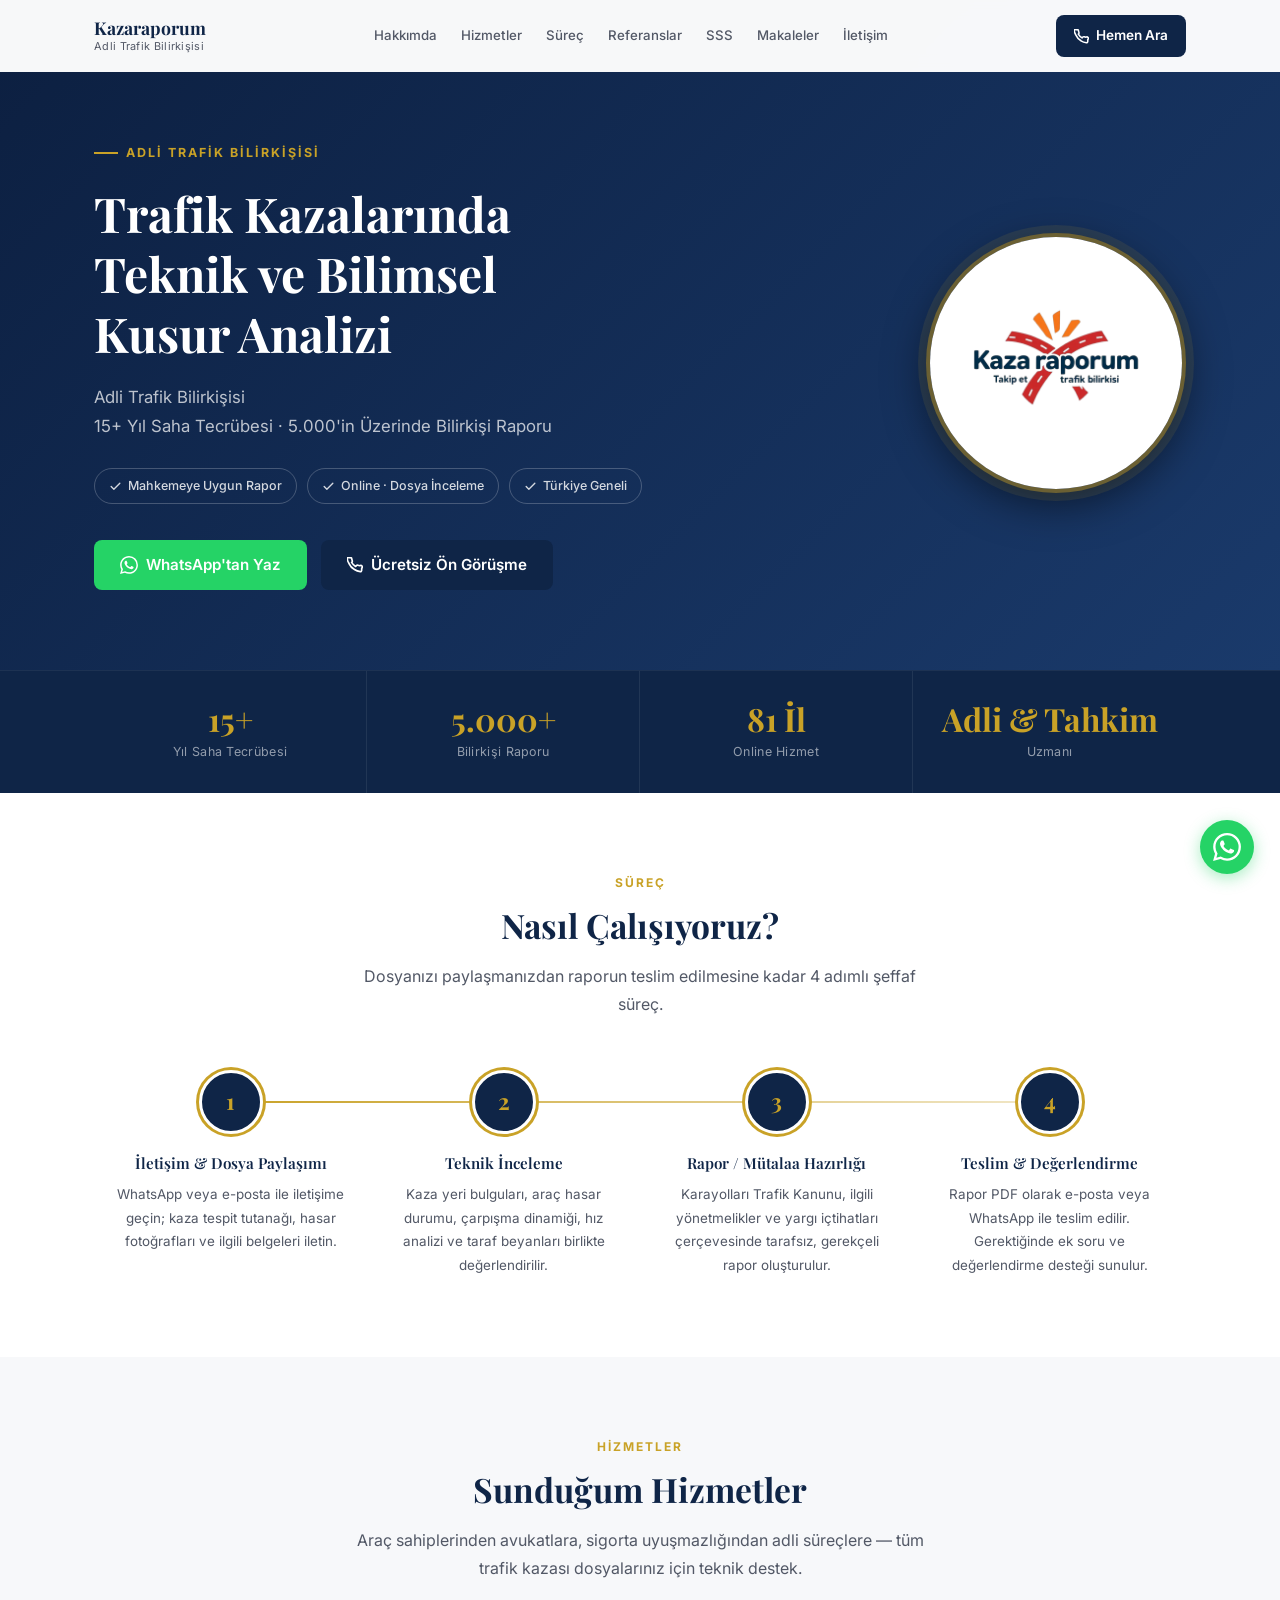
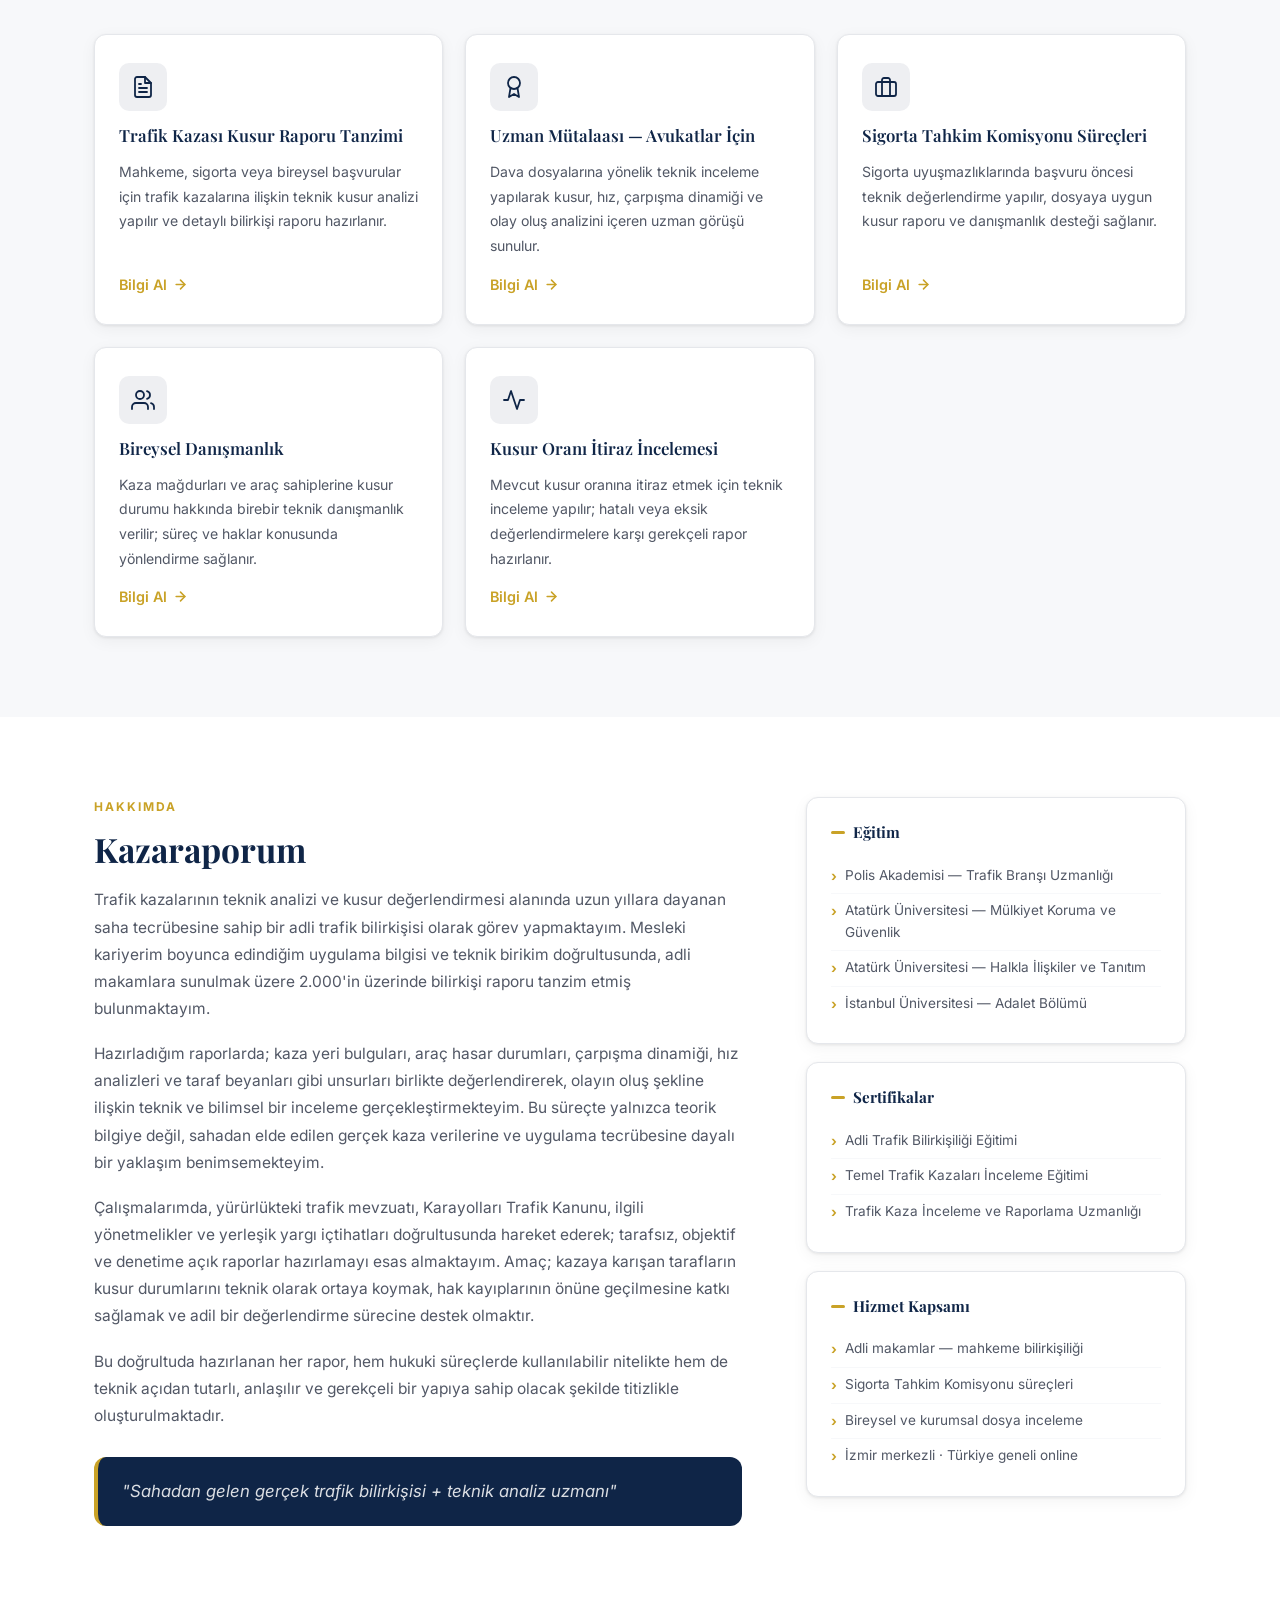
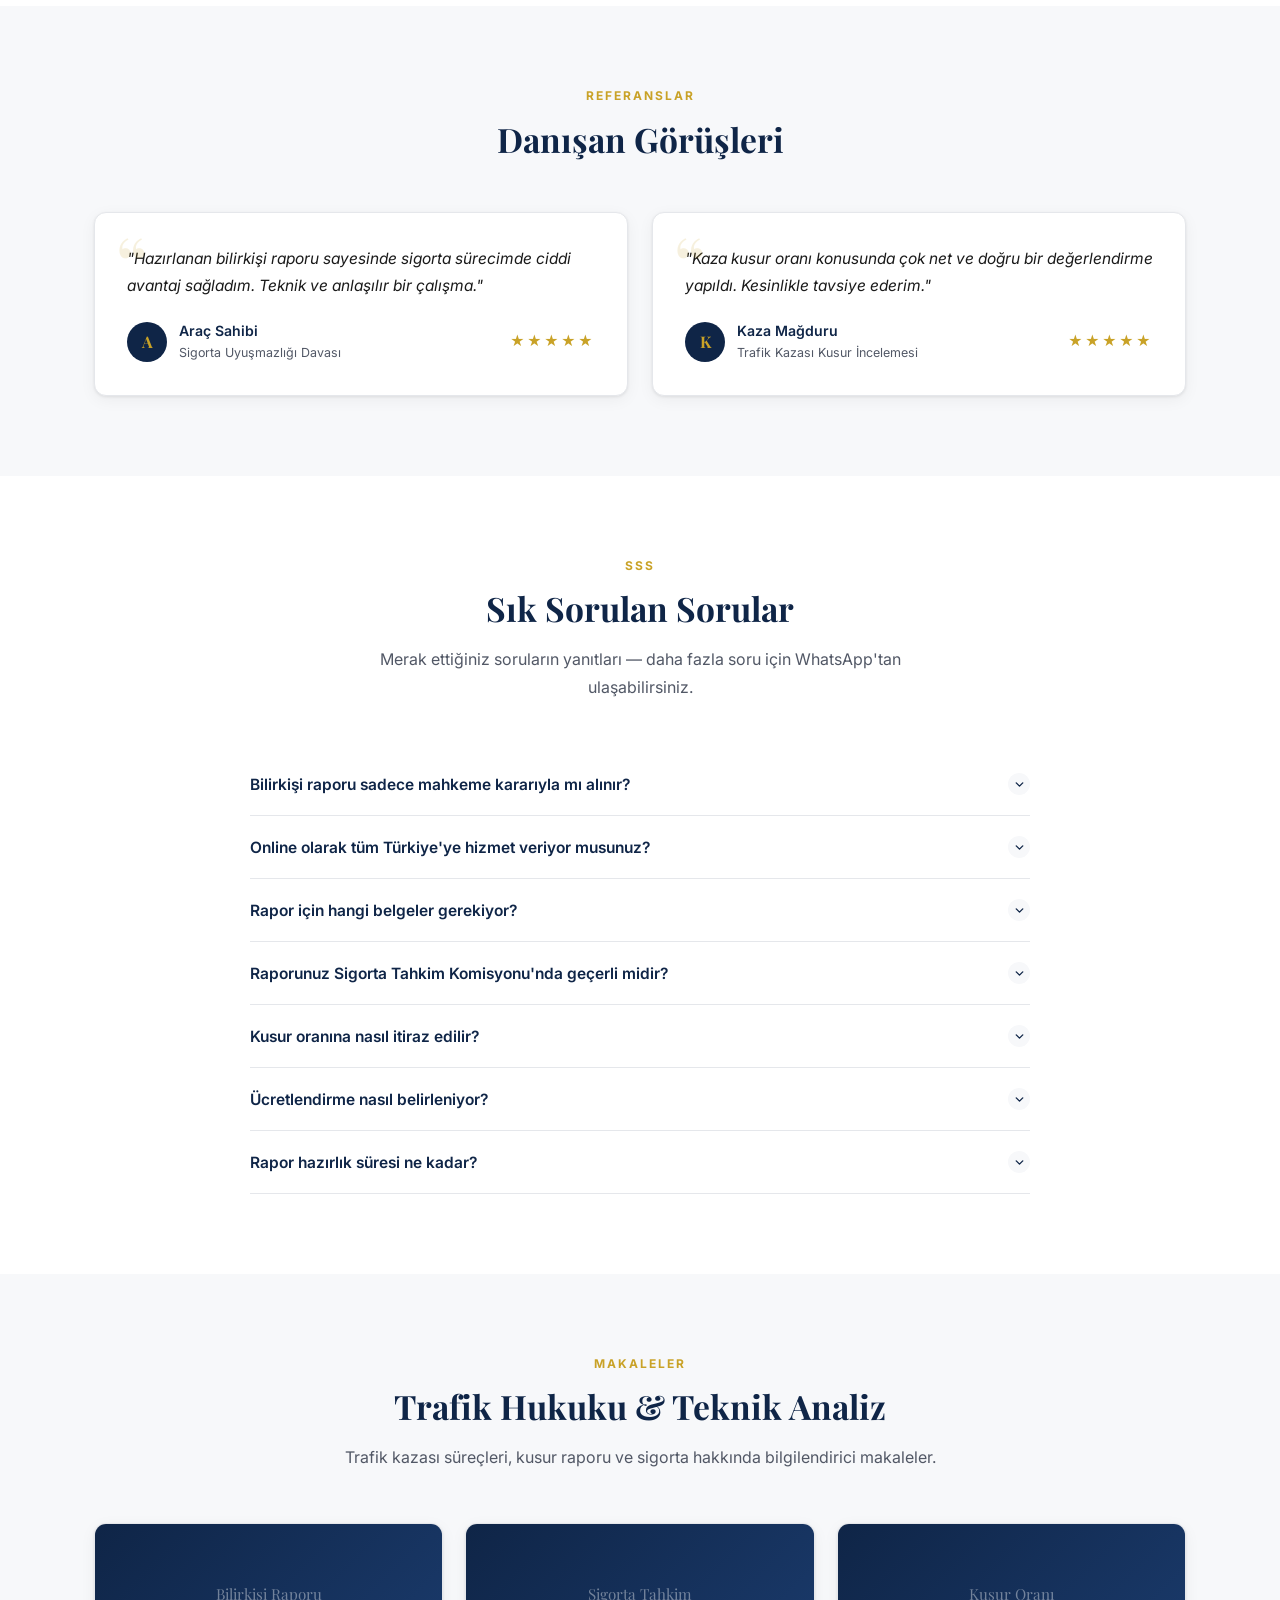
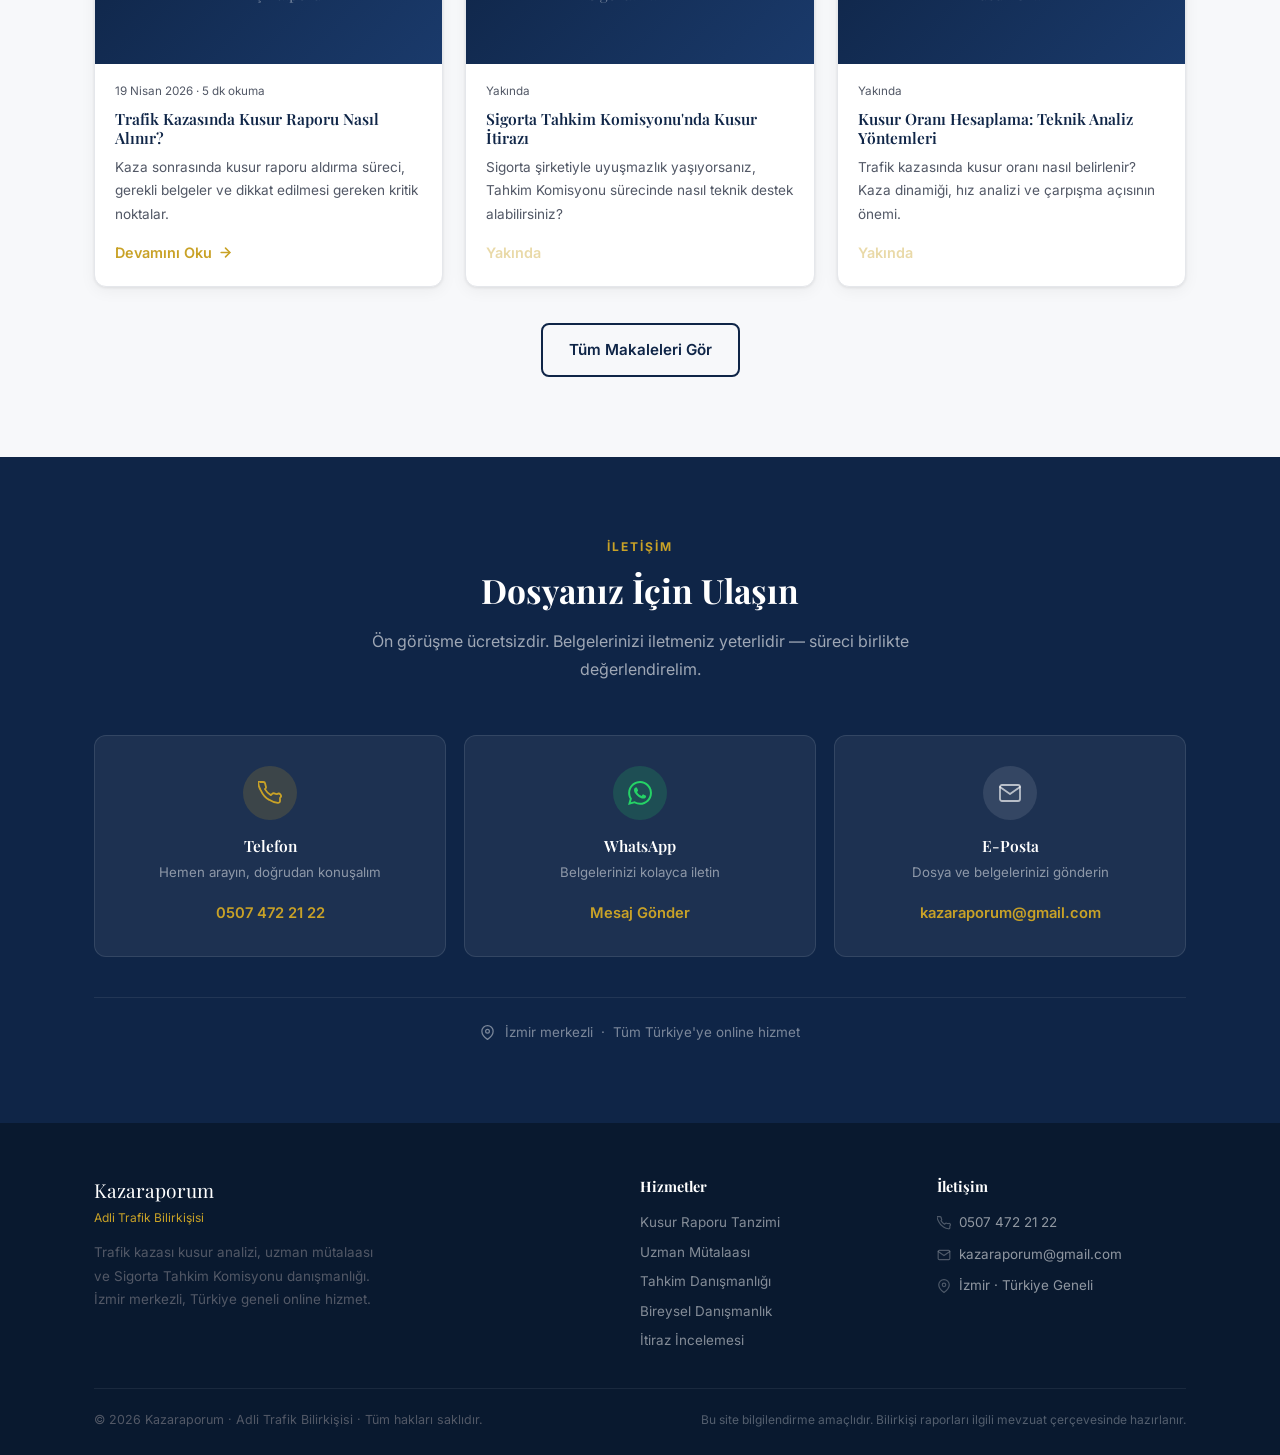
==== index.html @ b60c6c29 "Yazı seçimi ve fotoğraf indirme koruması güçlendirildi" ====
<!DOCTYPE html>
<html lang="tr">
<head>
  <meta charset="UTF-8">
  <meta name="viewport" content="width=device-width, initial-scale=1.0">
  <title>Adli Trafik Bilirkişisi Kazaraporum | Kusur Raporu &amp; Uzman Mütalaası · İzmir / Türkiye</title>
  <meta name="description" content="15+ yıl saha tecrübesi, 5.000+ bilirkişi raporu. Trafik kazası kusur raporu, uzman mütalaası, Sigorta Tahkim Komisyonu danışmanlığı. İzmir merkezli, Türkiye geneli online hizmet.">
  <meta name="keywords" content="adli trafik bilirkişisi, trafik kazası kusur raporu, uzman mütalaası, sigorta tahkim komisyonu, kusur oranı itirazı, İzmir trafik bilirkişisi, trafik kazası danışmanlık, kazaraporum">
  <meta name="author" content="Kazaraporum">
  <meta name="robots" content="index, follow">
  <link rel="canonical" href="https://izmirtrafikbilirkisi.github.io/kazaraporum-site/">

  <!-- Open Graph -->
  <meta property="og:type" content="website">
  <meta property="og:url" content="https://izmirtrafikbilirkisi.github.io/kazaraporum-site/">
  <meta property="og:title" content="Adli Trafik Bilirkişisi Kazaraporum | Kusur Raporu &amp; Uzman Mütalaası">
  <meta property="og:description" content="15+ yıl saha tecrübesi, 5.000+ bilirkişi raporu. Trafik kazası kusur raporu, uzman mütalaası, Sigorta Tahkim Komisyonu danışmanlığı.">
  <meta property="og:image" content="https://izmirtrafikbilirkisi.github.io/kazaraporum-site/assets/og-image.svg">
  <meta property="og:locale" content="tr_TR">

  <!-- Twitter Card -->
  <meta name="twitter:card" content="summary_large_image">
  <meta name="twitter:title" content="Adli Trafik Bilirkişisi Kazaraporum">
  <meta name="twitter:description" content="15+ yıl saha tecrübesi ile trafik kazası kusur raporu ve uzman mütalaası. Online – Türkiye geneli.">
  <meta name="twitter:image" content="https://izmirtrafikbilirkisi.github.io/kazaraporum-site/assets/og-image.svg">

  <link rel="icon" type="image/svg+xml" href="assets/favicon.svg">

  <!-- Google Fonts -->
  <link rel="preconnect" href="https://fonts.googleapis.com">
  <link rel="preconnect" href="https://fonts.gstatic.com" crossorigin>
  <link href="https://fonts.googleapis.com/css2?family=Inter:wght@400;500;600;700&family=Playfair+Display:ital,wght@0,700;1,400&display=swap" rel="stylesheet">

  <link rel="stylesheet" href="styles.css">

  <!-- Structured Data -->
  <script type="application/ld+json">
  [
    {
      "@context": "https://schema.org",
      "@type": "Person",
      "name": "Kazaraporum",
      "jobTitle": "Adli Trafik Bilirkişisi",
      "description": "15+ yıl trafik uygulaması ve kaza analizi tecrübesine sahip adli trafik bilirkişisi. 5.000+ bilirkişi raporu.",
      "telephone": "+905074722122",
      "email": "kazaraporum@gmail.com",
      "areaServed": "TR",
      "address": {"@type": "PostalAddress", "addressLocality": "İzmir", "addressCountry": "TR"}
    },
    {
      "@context": "https://schema.org",
      "@type": "ProfessionalService",
      "name": "Adli Trafik Bilirkişisi Kazaraporum",
      "url": "https://izmirtrafikbilirkisi.github.io/kazaraporum-site/",
      "telephone": "+905074722122",
      "email": "kazaraporum@gmail.com",
      "areaServed": "TR",
      "serviceType": ["Trafik Kazası Kusur Raporu", "Uzman Mütalaası", "Sigorta Tahkim Komisyonu Danışmanlığı", "Bireysel Danışmanlık", "Kusur Oranı İtiraz İncelemesi"]
    },
    {
      "@context": "https://schema.org",
      "@type": "FAQPage",
      "mainEntity": [
        {"@type": "Question","name": "Bilirkişi raporu sadece mahkeme kararıyla mı alınır?","acceptedAnswer": {"@type": "Answer","text": "Hayır. Bireysel talep, avukat yönlendirmesi veya sigorta uyuşmazlığı kapsamında da bilirkişi raporu aldırabilirsiniz. Mahkeme ataması beklemenize gerek yoktur."}},
        {"@type": "Question","name": "Online olarak tüm Türkiye'ye hizmet veriyor musunuz?","acceptedAnswer": {"@type": "Answer","text": "Evet. İzmir merkezli olmakla birlikte 81 ile online dosya inceleme hizmeti sunulmaktadır. Belgeleri WhatsApp veya e-posta ile iletmeniz yeterlidir."}},
        {"@type": "Question","name": "Kusur oranına nasıl itiraz edilir?","acceptedAnswer": {"@type": "Answer","text": "Mevcut kusur raporundaki teknik hata veya eksikliklere karşı itiraz raporu hazırlanabilir. Dosyanın tarafımıza iletilmesi yeterlidir."}}
      ]
    }
  ]
  </script>
  <!-- GA_TAG_PLACEHOLDER -->
</head>
<body>

<a href="#main" class="skip-link">İçeriğe geç</a>

<!-- ══════════════════════════════════════
     HEADER
══════════════════════════════════════ -->
<header id="header" role="banner">
  <div class="container">
    <div class="header-inner">
      <a href="#hero" class="header-brand" aria-label="Anasayfa — Kazaraporum">
        <span class="brand-name">Kazaraporum</span>
        <span class="brand-sub">Adli Trafik Bilirkişisi</span>
      </a>

      <nav class="main-nav" aria-label="Ana navigasyon">
        <a href="#hakkimda">Hakkımda</a>
        <a href="#hizmetler">Hizmetler</a>
        <a href="#surec">Süreç</a>
        <a href="#referanslar">Referanslar</a>
        <a href="#sss">SSS</a>
        <a href="#makaleler">Makaleler</a>
        <a href="#iletisim">İletişim</a>
      </nav>

      <div class="header-cta">
        <a href="tel:+905074722122" class="btn-call" aria-label="Şimdi ara: 0507 472 21 22">
          <svg width="15" height="15" viewBox="0 0 24 24" fill="none" stroke="currentColor" stroke-width="2.5" stroke-linecap="round" stroke-linejoin="round" aria-hidden="true"><path d="M22 16.92v3a2 2 0 01-2.18 2 19.79 19.79 0 01-8.63-3.07A19.5 19.5 0 013.07 9.81a19.79 19.79 0 01-3.07-8.7A2 2 0 012.18 1h3a2 2 0 012 1.72c.127.96.361 1.903.7 2.81a2 2 0 01-.45 2.11L6.91 8.15a16 16 0 006 6l1.27-1.27a2 2 0 012.11-.45c.907.339 1.85.573 2.81.7A2 2 0 0122 16.92z"/></svg>
          Hemen Ara
        </a>
        <button class="hamburger" aria-label="Menüyü aç/kapat" aria-expanded="false" aria-controls="mobile-nav">
          <span></span><span></span><span></span>
        </button>
      </div>
    </div>
  </div>
  <nav class="mobile-nav" id="mobile-nav" aria-label="Mobil navigasyon">
    <a href="#hakkimda">Hakkımda</a>
    <a href="#hizmetler">Hizmetler</a>
    <a href="#surec">Nasıl Çalışıyoruz</a>
    <a href="#referanslar">Referanslar</a>
    <a href="#sss">SSS</a>
    <a href="#makaleler">Makaleler</a>
    <a href="#iletisim">İletişim</a>
    <a href="tel:+905074722122" class="btn-call">
      <svg width="15" height="15" viewBox="0 0 24 24" fill="none" stroke="currentColor" stroke-width="2.5" stroke-linecap="round" stroke-linejoin="round" aria-hidden="true"><path d="M22 16.92v3a2 2 0 01-2.18 2 19.79 19.79 0 01-8.63-3.07A19.5 19.5 0 013.07 9.81a19.79 19.79 0 01-3.07-8.7A2 2 0 012.18 1h3a2 2 0 012 1.72c.127.96.361 1.903.7 2.81a2 2 0 01-.45 2.11L6.91 8.15a16 16 0 006 6l1.27-1.27a2 2 0 012.11-.45c.907.339 1.85.573 2.81.7A2 2 0 0122 16.92z"/></svg>
      0507 472 21 22
    </a>
  </nav>
</header>

<!-- ══════════════════════════════════════
     MAIN
══════════════════════════════════════ -->
<main id="main">

<!-- ──────────── HERO ──────────── -->
<section id="hero" aria-label="Tanıtım">
  <div class="container">
    <div class="hero-inner">
      <div class="hero-content">
        <div class="hero-label">Adli Trafik Bilirkişisi</div>
        <h1>Trafik Kazalarında<br>Teknik ve Bilimsel<br>Kusur Analizi</h1>
        <p class="hero-sub">
          Adli Trafik Bilirkişisi<br>
          15+ Yıl Saha Tecrübesi · 5.000'in Üzerinde Bilirkişi Raporu
        </p>
        <div class="hero-badges">
          <span class="hero-badge">
            <svg width="13" height="13" viewBox="0 0 24 24" fill="none" stroke="currentColor" stroke-width="2.5" stroke-linecap="round" stroke-linejoin="round" aria-hidden="true"><polyline points="20 6 9 17 4 12"/></svg>
            Mahkemeye Uygun Rapor
          </span>
          <span class="hero-badge">
            <svg width="13" height="13" viewBox="0 0 24 24" fill="none" stroke="currentColor" stroke-width="2.5" stroke-linecap="round" stroke-linejoin="round" aria-hidden="true"><polyline points="20 6 9 17 4 12"/></svg>
            Online · Dosya İnceleme
          </span>
          <span class="hero-badge">
            <svg width="13" height="13" viewBox="0 0 24 24" fill="none" stroke="currentColor" stroke-width="2.5" stroke-linecap="round" stroke-linejoin="round" aria-hidden="true"><polyline points="20 6 9 17 4 12"/></svg>
            Türkiye Geneli
          </span>
        </div>
        <div class="hero-actions">
          <a href="https://wa.me/905074722122?text=Merhaba%2C%20trafik%20kazas%C4%B1%20kusur%20raporu%20hakk%C4%B1nda%20bilgi%20almak%20istiyorum."
             class="btn btn-whatsapp" target="_blank" rel="noopener noreferrer" aria-label="WhatsApp'tan mesaj gönder">
            <svg width="18" height="18" viewBox="0 0 24 24" fill="currentColor" aria-hidden="true"><path d="M17.472 14.382c-.297-.149-1.758-.867-2.03-.967-.273-.099-.471-.148-.67.15-.197.297-.767.966-.94 1.164-.173.199-.347.223-.644.075-.297-.15-1.255-.463-2.39-1.475-.883-.788-1.48-1.761-1.653-2.059-.173-.297-.018-.458.13-.606.134-.133.298-.347.446-.52.149-.174.198-.298.298-.497.099-.198.05-.371-.025-.52-.075-.149-.669-1.612-.916-2.207-.242-.579-.487-.5-.669-.51-.173-.008-.371-.01-.57-.01-.198 0-.52.074-.792.372-.272.297-1.04 1.016-1.04 2.479 0 1.462 1.065 2.875 1.213 3.074.149.198 2.096 3.2 5.077 4.487.709.306 1.262.489 1.694.625.712.227 1.36.195 1.871.118.571-.085 1.758-.719 2.006-1.413.248-.694.248-1.289.173-1.413-.074-.124-.272-.198-.57-.347m-5.421 7.403h-.004a9.87 9.87 0 01-5.031-1.378l-.361-.214-3.741.982.998-3.648-.235-.374a9.86 9.86 0 01-1.51-5.26c.001-5.45 4.436-9.884 9.888-9.884 2.64 0 5.122 1.03 6.988 2.898a9.825 9.825 0 012.893 6.994c-.003 5.45-4.437 9.884-9.885 9.884m8.413-18.297A11.815 11.815 0 0012.05 0C5.495 0 .16 5.335.157 11.892c0 2.096.547 4.142 1.588 5.945L.057 24l6.305-1.654a11.882 11.882 0 005.683 1.448h.005c6.554 0 11.89-5.335 11.893-11.893a11.821 11.821 0 00-3.48-8.413z"/></svg>
            WhatsApp'tan Yaz
          </a>
          <a href="tel:+905074722122" class="btn btn-primary" aria-label="Telefon ile ara">
            <svg width="16" height="16" viewBox="0 0 24 24" fill="none" stroke="currentColor" stroke-width="2.5" stroke-linecap="round" stroke-linejoin="round" aria-hidden="true"><path d="M22 16.92v3a2 2 0 01-2.18 2 19.79 19.79 0 01-8.63-3.07A19.5 19.5 0 013.07 9.81a19.79 19.79 0 01-3.07-8.7A2 2 0 012.18 1h3a2 2 0 012 1.72c.127.96.361 1.903.7 2.81a2 2 0 01-.45 2.11L6.91 8.15a16 16 0 006 6l1.27-1.27a2 2 0 012.11-.45c.907.339 1.85.573 2.81.7A2 2 0 0122 16.92z"/></svg>
            Ücretsiz Ön Görüşme
          </a>
        </div>
      </div>
      <div class="hero-image" aria-hidden="true">
        <img src="assets/kaza-raporum.png" alt="Kaza Raporum — Trafik Bilirkişisi" width="260" height="260" style="width:100%;height:100%;object-fit:contain;background:transparent">
      </div>
    </div>
  </div>
</section>

<!-- ──────────── STATS BAND ──────────── -->
<div id="stats" role="region" aria-label="Deneyim istatistikleri">
  <div class="container">
    <div class="stats-grid">
      <div class="stat-item">
        <div class="stat-num">15+</div>
        <div class="stat-label">Yıl Saha Tecrübesi</div>
      </div>
      <div class="stat-item">
        <div class="stat-num">5.000+</div>
        <div class="stat-label">Bilirkişi Raporu</div>
      </div>
      <div class="stat-item">
        <div class="stat-num">81 İl</div>
        <div class="stat-label">Online Hizmet</div>
      </div>
      <div class="stat-item">
        <div class="stat-num">Adli &amp; Tahkim</div>
        <div class="stat-label">Uzmanı</div>
      </div>
    </div>
  </div>
</div>

<!-- ──────────── SÜREÇ ──────────── -->
<section id="surec" aria-labelledby="process-title">
  <div class="container">
    <div class="section-header center">
      <span class="section-label">Süreç</span>
      <h2 id="process-title" class="section-title">Nasıl Çalışıyoruz?</h2>
      <p class="section-desc">Dosyanızı paylaşmanızdan raporun teslim edilmesine kadar 4 adımlı şeffaf süreç.</p>
    </div>
    <div class="process-grid">
      <div class="process-step">
        <div class="step-num" aria-hidden="true">1</div>
        <h3>İletişim &amp; Dosya Paylaşımı</h3>
        <p>WhatsApp veya e-posta ile iletişime geçin; kaza tespit tutanağı, hasar fotoğrafları ve ilgili belgeleri iletin.</p>
      </div>
      <div class="process-step">
        <div class="step-num" aria-hidden="true">2</div>
        <h3>Teknik İnceleme</h3>
        <p>Kaza yeri bulguları, araç hasar durumu, çarpışma dinamiği, hız analizi ve taraf beyanları birlikte değerlendirilir.</p>
      </div>
      <div class="process-step">
        <div class="step-num" aria-hidden="true">3</div>
        <h3>Rapor / Mütalaa Hazırlığı</h3>
        <p>Karayolları Trafik Kanunu, ilgili yönetmelikler ve yargı içtihatları çerçevesinde tarafsız, gerekçeli rapor oluşturulur.</p>
      </div>
      <div class="process-step">
        <div class="step-num" aria-hidden="true">4</div>
        <h3>Teslim &amp; Değerlendirme</h3>
        <p>Rapor PDF olarak e-posta veya WhatsApp ile teslim edilir. Gerektiğinde ek soru ve değerlendirme desteği sunulur.</p>
      </div>
    </div>
  </div>
</section>

<!-- ──────────── HİZMETLER ──────────── -->
<section id="hizmetler" class="section-bg" aria-labelledby="services-title">
  <div class="container">
    <div class="section-header center">
      <span class="section-label">Hizmetler</span>
      <h2 id="services-title" class="section-title">Sunduğum Hizmetler</h2>
      <p class="section-desc">Araç sahiplerinden avukatlara, sigorta uyuşmazlığından adli süreçlere — tüm trafik kazası dosyalarınız için teknik destek.</p>
    </div>
    <div class="services-grid">

      <div class="service-card">
        <div class="service-icon">
          <svg viewBox="0 0 24 24" fill="none" stroke="currentColor" stroke-width="1.8" stroke-linecap="round" stroke-linejoin="round" aria-hidden="true"><path d="M14 2H6a2 2 0 00-2 2v16a2 2 0 002 2h12a2 2 0 002-2V8z"/><polyline points="14 2 14 8 20 8"/><line x1="16" y1="13" x2="8" y2="13"/><line x1="16" y1="17" x2="8" y2="17"/><polyline points="10 9 9 9 8 9"/></svg>
        </div>
        <h3>Trafik Kazası Kusur Raporu Tanzimi</h3>
        <p>Mahkeme, sigorta veya bireysel başvurular için trafik kazalarına ilişkin teknik kusur analizi yapılır ve detaylı bilirkişi raporu hazırlanır.</p>
        <a href="https://wa.me/905074722122?text=Kusur%20raporu%20tanzimi%20hakk%C4%B1nda%20bilgi%20almak%20istiyorum." class="btn-ghost" target="_blank" rel="noopener noreferrer">
          Bilgi Al
          <svg width="15" height="15" viewBox="0 0 24 24" fill="none" stroke="currentColor" stroke-width="2.5" stroke-linecap="round" stroke-linejoin="round" aria-hidden="true"><line x1="5" y1="12" x2="19" y2="12"/><polyline points="12 5 19 12 12 19"/></svg>
        </a>
      </div>

      <div class="service-card">
        <div class="service-icon">
          <svg viewBox="0 0 24 24" fill="none" stroke="currentColor" stroke-width="1.8" stroke-linecap="round" stroke-linejoin="round" aria-hidden="true"><circle cx="12" cy="8" r="6"/><path d="M15.477 12.89L17 22l-5-3-5 3 1.523-9.11"/></svg>
        </div>
        <h3>Uzman Mütalaası — Avukatlar İçin</h3>
        <p>Dava dosyalarına yönelik teknik inceleme yapılarak kusur, hız, çarpışma dinamiği ve olay oluş analizini içeren uzman görüşü sunulur.</p>
        <a href="https://wa.me/905074722122?text=Uzman%20m%C3%BCtalaas%C4%B1%20hakk%C4%B1nda%20bilgi%20almak%20istiyorum." class="btn-ghost" target="_blank" rel="noopener noreferrer">
          Bilgi Al
          <svg width="15" height="15" viewBox="0 0 24 24" fill="none" stroke="currentColor" stroke-width="2.5" stroke-linecap="round" stroke-linejoin="round" aria-hidden="true"><line x1="5" y1="12" x2="19" y2="12"/><polyline points="12 5 19 12 12 19"/></svg>
        </a>
      </div>

      <div class="service-card">
        <div class="service-icon">
          <svg viewBox="0 0 24 24" fill="none" stroke="currentColor" stroke-width="1.8" stroke-linecap="round" stroke-linejoin="round" aria-hidden="true"><rect x="2" y="7" width="20" height="14" rx="2" ry="2"/><path d="M16 21V5a2 2 0 00-2-2h-4a2 2 0 00-2 2v16"/></svg>
        </div>
        <h3>Sigorta Tahkim Komisyonu Süreçleri</h3>
        <p>Sigorta uyuşmazlıklarında başvuru öncesi teknik değerlendirme yapılır, dosyaya uygun kusur raporu ve danışmanlık desteği sağlanır.</p>
        <a href="https://wa.me/905074722122?text=Sigorta%20Tahkim%20Komisyonu%20s%C3%BCreci%20hakk%C4%B1nda%20bilgi%20almak%20istiyorum." class="btn-ghost" target="_blank" rel="noopener noreferrer">
          Bilgi Al
          <svg width="15" height="15" viewBox="0 0 24 24" fill="none" stroke="currentColor" stroke-width="2.5" stroke-linecap="round" stroke-linejoin="round" aria-hidden="true"><line x1="5" y1="12" x2="19" y2="12"/><polyline points="12 5 19 12 12 19"/></svg>
        </a>
      </div>

      <div class="service-card">
        <div class="service-icon">
          <svg viewBox="0 0 24 24" fill="none" stroke="currentColor" stroke-width="1.8" stroke-linecap="round" stroke-linejoin="round" aria-hidden="true"><path d="M17 21v-2a4 4 0 00-4-4H5a4 4 0 00-4 4v2"/><circle cx="9" cy="7" r="4"/><path d="M23 21v-2a4 4 0 00-3-3.87"/><path d="M16 3.13a4 4 0 010 7.75"/></svg>
        </div>
        <h3>Bireysel Danışmanlık</h3>
        <p>Kaza mağdurları ve araç sahiplerine kusur durumu hakkında birebir teknik danışmanlık verilir; süreç ve haklar konusunda yönlendirme sağlanır.</p>
        <a href="https://wa.me/905074722122?text=Bireysel%20dan%C4%B1%C5%9Fmanl%C4%B1k%20hakk%C4%B1nda%20bilgi%20almak%20istiyorum." class="btn-ghost" target="_blank" rel="noopener noreferrer">
          Bilgi Al
          <svg width="15" height="15" viewBox="0 0 24 24" fill="none" stroke="currentColor" stroke-width="2.5" stroke-linecap="round" stroke-linejoin="round" aria-hidden="true"><line x1="5" y1="12" x2="19" y2="12"/><polyline points="12 5 19 12 12 19"/></svg>
        </a>
      </div>

      <div class="service-card">
        <div class="service-icon">
          <svg viewBox="0 0 24 24" fill="none" stroke="currentColor" stroke-width="1.8" stroke-linecap="round" stroke-linejoin="round" aria-hidden="true"><polyline points="22 12 18 12 15 21 9 3 6 12 2 12"/></svg>
        </div>
        <h3>Kusur Oranı İtiraz İncelemesi</h3>
        <p>Mevcut kusur oranına itiraz etmek için teknik inceleme yapılır; hatalı veya eksik değerlendirmelere karşı gerekçeli rapor hazırlanır.</p>
        <a href="https://wa.me/905074722122?text=Kusur%20oran%C4%B1%20itiraz%20incelemesi%20hakk%C4%B1nda%20bilgi%20almak%20istiyorum." class="btn-ghost" target="_blank" rel="noopener noreferrer">
          Bilgi Al
          <svg width="15" height="15" viewBox="0 0 24 24" fill="none" stroke="currentColor" stroke-width="2.5" stroke-linecap="round" stroke-linejoin="round" aria-hidden="true"><line x1="5" y1="12" x2="19" y2="12"/><polyline points="12 5 19 12 12 19"/></svg>
        </a>
      </div>

    </div>
  </div>
</section>

<!-- ──────────── HAKKIMDA ──────────── -->
<section id="hakkimda" aria-labelledby="about-title">
  <div class="container">
    <div class="about-inner">
      <div class="about-text">
        <span class="section-label">Hakkımda</span>
        <h2 id="about-title" class="section-title">Kazaraporum</h2>
        <p>Trafik kazalarının teknik analizi ve kusur değerlendirmesi alanında uzun yıllara dayanan saha tecrübesine sahip bir adli trafik bilirkişisi olarak görev yapmaktayım. Mesleki kariyerim boyunca edindiğim uygulama bilgisi ve teknik birikim doğrultusunda, adli makamlara sunulmak üzere 2.000'in üzerinde bilirkişi raporu tanzim etmiş bulunmaktayım.</p>
        <p>Hazırladığım raporlarda; kaza yeri bulguları, araç hasar durumları, çarpışma dinamiği, hız analizleri ve taraf beyanları gibi unsurları birlikte değerlendirerek, olayın oluş şekline ilişkin teknik ve bilimsel bir inceleme gerçekleştirmekteyim. Bu süreçte yalnızca teorik bilgiye değil, sahadan elde edilen gerçek kaza verilerine ve uygulama tecrübesine dayalı bir yaklaşım benimsemekteyim.</p>
        <p>Çalışmalarımda, yürürlükteki trafik mevzuatı, Karayolları Trafik Kanunu, ilgili yönetmelikler ve yerleşik yargı içtihatları doğrultusunda hareket ederek; tarafsız, objektif ve denetime açık raporlar hazırlamayı esas almaktayım. Amaç; kazaya karışan tarafların kusur durumlarını teknik olarak ortaya koymak, hak kayıplarının önüne geçilmesine katkı sağlamak ve adil bir değerlendirme sürecine destek olmaktır.</p>
        <p>Bu doğrultuda hazırlanan her rapor, hem hukuki süreçlerde kullanılabilir nitelikte hem de teknik açıdan tutarlı, anlaşılır ve gerekçeli bir yapıya sahip olacak şekilde titizlikle oluşturulmaktadır.</p>
        <div class="about-positioning">
          <p>"Sahadan gelen gerçek trafik bilirkişisi + teknik analiz uzmanı"</p>
        </div>
      </div>

      <div class="about-cards">
        <div class="about-card">
          <h4>Eğitim</h4>
          <ul>
            <li>Polis Akademisi — Trafik Branşı Uzmanlığı</li>
            <li>Atatürk Üniversitesi — Mülkiyet Koruma ve Güvenlik</li>
            <li>Atatürk Üniversitesi — Halkla İlişkiler ve Tanıtım</li>
            <li>İstanbul Üniversitesi — Adalet Bölümü</li>
          </ul>
        </div>
        <div class="about-card">
          <h4>Sertifikalar</h4>
          <ul>
            <li>Adli Trafik Bilirkişiliği Eğitimi</li>
            <li>Temel Trafik Kazaları İnceleme Eğitimi</li>
            <li>Trafik Kaza İnceleme ve Raporlama Uzmanlığı</li>
          </ul>
        </div>
        <div class="about-card">
          <h4>Hizmet Kapsamı</h4>
          <ul>
            <li>Adli makamlar — mahkeme bilirkişiliği</li>
            <li>Sigorta Tahkim Komisyonu süreçleri</li>
            <li>Bireysel ve kurumsal dosya inceleme</li>
            <li>İzmir merkezli · Türkiye geneli online</li>
          </ul>
        </div>
      </div>
    </div>
  </div>
</section>

<!-- ──────────── REFERANSLAR ──────────── -->
<section id="referanslar" class="section-bg" aria-labelledby="ref-title">
  <div class="container">
    <div class="section-header center">
      <span class="section-label">Referanslar</span>
      <h2 id="ref-title" class="section-title">Danışan Görüşleri</h2>
    </div>
    <div class="testimonials-grid">
      <div class="testimonial-card">
        <p>"Hazırlanan bilirkişi raporu sayesinde sigorta sürecimde ciddi avantaj sağladım. Teknik ve anlaşılır bir çalışma."</p>
        <div class="testimonial-meta">
          <div class="testimonial-avatar" aria-hidden="true">A</div>
          <div>
            <div class="testimonial-name">Araç Sahibi</div>
            <div class="testimonial-role">Sigorta Uyuşmazlığı Davası</div>
          </div>
          <div class="stars" aria-label="5 üzerinden 5 yıldız">★★★★★</div>
        </div>
      </div>
      <div class="testimonial-card">
        <p>"Kaza kusur oranı konusunda çok net ve doğru bir değerlendirme yapıldı. Kesinlikle tavsiye ederim."</p>
        <div class="testimonial-meta">
          <div class="testimonial-avatar" aria-hidden="true">K</div>
          <div>
            <div class="testimonial-name">Kaza Mağduru</div>
            <div class="testimonial-role">Trafik Kazası Kusur İncelemesi</div>
          </div>
          <div class="stars" aria-label="5 üzerinden 5 yıldız">★★★★★</div>
        </div>
      </div>
    </div>
  </div>
</section>

<!-- ──────────── SSS ──────────── -->
<section id="sss" aria-labelledby="faq-title">
  <div class="container">
    <div class="section-header center">
      <span class="section-label">SSS</span>
      <h2 id="faq-title" class="section-title">Sık Sorulan Sorular</h2>
      <p class="section-desc">Merak ettiğiniz soruların yanıtları — daha fazla soru için WhatsApp'tan ulaşabilirsiniz.</p>
    </div>
    <div class="faq-list">

      <div class="faq-item">
        <button class="faq-question" aria-expanded="false">
          Bilirkişi raporu sadece mahkeme kararıyla mı alınır?
          <span class="faq-chevron" aria-hidden="true">
            <svg width="13" height="13" viewBox="0 0 24 24" fill="none" stroke="currentColor" stroke-width="2.5" stroke-linecap="round" stroke-linejoin="round"><polyline points="6 9 12 15 18 9"/></svg>
          </span>
        </button>
        <div class="faq-answer">
          <div class="faq-answer-inner">
            <p>Hayır. Bireysel talep, avukat yönlendirmesi veya sigorta uyuşmazlığı kapsamında da bilirkişi raporu aldırabilirsiniz. Mahkeme ataması beklemenize gerek yoktur; dosyanızı iletmeniz yeterlidir.</p>
          </div>
        </div>
      </div>

      <div class="faq-item">
        <button class="faq-question" aria-expanded="false">
          Online olarak tüm Türkiye'ye hizmet veriyor musunuz?
          <span class="faq-chevron" aria-hidden="true">
            <svg width="13" height="13" viewBox="0 0 24 24" fill="none" stroke="currentColor" stroke-width="2.5" stroke-linecap="round" stroke-linejoin="round"><polyline points="6 9 12 15 18 9"/></svg>
          </span>
        </button>
        <div class="faq-answer">
          <div class="faq-answer-inner">
            <p>Evet. İzmir merkezli olmakla birlikte 81 ile online dosya inceleme hizmeti sunulmaktadır. Kaza tespit tutanağı, fotoğraf ve ilgili belgeleri WhatsApp veya e-posta ile iletmeniz yeterlidir.</p>
          </div>
        </div>
      </div>

      <div class="faq-item">
        <button class="faq-question" aria-expanded="false">
          Rapor için hangi belgeler gerekiyor?
          <span class="faq-chevron" aria-hidden="true">
            <svg width="13" height="13" viewBox="0 0 24 24" fill="none" stroke="currentColor" stroke-width="2.5" stroke-linecap="round" stroke-linejoin="round"><polyline points="6 9 12 15 18 9"/></svg>
          </span>
        </button>
        <div class="faq-answer">
          <div class="faq-answer-inner">
            <p>Temel belgeler şunlardır: trafik kazası tespit tutanağı, araç hasar fotoğrafları, varsa güvenlik kamera kaydı, sigorta poliçe bilgileri ve taraf beyan tutanakları. Eksik belge durumunda yönlendirme yapılır.</p>
          </div>
        </div>
      </div>

      <div class="faq-item">
        <button class="faq-question" aria-expanded="false">
          Raporunuz Sigorta Tahkim Komisyonu'nda geçerli midir?
          <span class="faq-chevron" aria-hidden="true">
            <svg width="13" height="13" viewBox="0 0 24 24" fill="none" stroke="currentColor" stroke-width="2.5" stroke-linecap="round" stroke-linejoin="round"><polyline points="6 9 12 15 18 9"/></svg>
          </span>
        </button>
        <div class="faq-answer">
          <div class="faq-answer-inner">
            <p>Hazırlanan raporlar; mevzuat, Karayolları Trafik Kanunu ve yerleşik yargı içtihatları doğrultusunda gerekçeli ve denetime açık biçimde oluşturulmaktadır. Sigorta Tahkim Komisyonu süreçlerinde teknik dayanak olarak kullanılabilir niteliktedir.</p>
          </div>
        </div>
      </div>

      <div class="faq-item">
        <button class="faq-question" aria-expanded="false">
          Kusur oranına nasıl itiraz edilir?
          <span class="faq-chevron" aria-hidden="true">
            <svg width="13" height="13" viewBox="0 0 24 24" fill="none" stroke="currentColor" stroke-width="2.5" stroke-linecap="round" stroke-linejoin="round"><polyline points="6 9 12 15 18 9"/></svg>
          </span>
        </button>
        <div class="faq-answer">
          <div class="faq-answer-inner">
            <p>Mevcut kusur raporundaki teknik hata veya eksikliklere karşı karşı-bilirkişi görüşü ya da itiraz raporu hazırlanabilir. Dosyanın tarafımıza iletilmesi, akabinde teknik inceleme yapılarak gerekçeli itiraz raporu düzenlenmesi yeterlidir.</p>
          </div>
        </div>
      </div>

      <div class="faq-item">
        <button class="faq-question" aria-expanded="false">
          Ücretlendirme nasıl belirleniyor?
          <span class="faq-chevron" aria-hidden="true">
            <svg width="13" height="13" viewBox="0 0 24 24" fill="none" stroke="currentColor" stroke-width="2.5" stroke-linecap="round" stroke-linejoin="round"><polyline points="6 9 12 15 18 9"/></svg>
          </span>
        </button>
        <div class="faq-answer">
          <div class="faq-answer-inner">
            <p>Ücret; dosyanın kapsamı, gerekli inceleme derinliği ve rapor türüne göre belirlenmektedir. Ön görüşme ücretsizdir; dosyanızı ilettikten sonra net fiyat bilgisi sunulmaktadır. İletişim için WhatsApp veya telefon ile ulaşabilirsiniz.</p>
          </div>
        </div>
      </div>

      <div class="faq-item">
        <button class="faq-question" aria-expanded="false">
          Rapor hazırlık süresi ne kadar?
          <span class="faq-chevron" aria-hidden="true">
            <svg width="13" height="13" viewBox="0 0 24 24" fill="none" stroke="currentColor" stroke-width="2.5" stroke-linecap="round" stroke-linejoin="round"><polyline points="6 9 12 15 18 9"/></svg>
          </span>
        </button>
        <div class="faq-answer">
          <div class="faq-answer-inner">
            <p>Dosyanın kapsamına ve belge eksiksizliğine bağlı olarak değişmekle birlikte standart kusur raporu ortalama 3–7 iş günü içinde teslim edilmektedir. Acil durumlarda öncelikli inceleme imkânı için görüşme yapılabilir.</p>
          </div>
        </div>
      </div>

    </div>
  </div>
</section>

<!-- ──────────── MAKALEler ──────────── -->
<section id="makaleler" class="section-bg" aria-labelledby="articles-title">
  <div class="container">
    <div class="section-header center">
      <span class="section-label">Makaleler</span>
      <h2 id="articles-title" class="section-title">Trafik Hukuku &amp; Teknik Analiz</h2>
      <p class="section-desc">Trafik kazası süreçleri, kusur raporu ve sigorta hakkında bilgilendirici makaleler.</p>
    </div>
    <div class="articles-grid">
      <article class="article-card">
        <div class="article-thumb" aria-hidden="true"><span>Bilirkişi Raporu</span></div>
        <div class="article-body">
          <div class="article-meta">19 Nisan 2026 · 5 dk okuma</div>
          <h3>Trafik Kazasında Kusur Raporu Nasıl Alınır?</h3>
          <p>Kaza sonrasında kusur raporu aldırma süreci, gerekli belgeler ve dikkat edilmesi gereken kritik noktalar.</p>
          <a href="makaleler/trafik-kazasi-kusur-raporu-nasil-alinir.html" class="btn-ghost">
            Devamını Oku
            <svg width="15" height="15" viewBox="0 0 24 24" fill="none" stroke="currentColor" stroke-width="2.5" stroke-linecap="round" stroke-linejoin="round" aria-hidden="true"><line x1="5" y1="12" x2="19" y2="12"/><polyline points="12 5 19 12 12 19"/></svg>
          </a>
        </div>
      </article>
      <article class="article-card">
        <div class="article-thumb" aria-hidden="true"><span>Sigorta Tahkim</span></div>
        <div class="article-body">
          <div class="article-meta">Yakında</div>
          <h3>Sigorta Tahkim Komisyonu'nda Kusur İtirazı</h3>
          <p>Sigorta şirketiyle uyuşmazlık yaşıyorsanız, Tahkim Komisyonu sürecinde nasıl teknik destek alabilirsiniz?</p>
          <span class="btn-ghost" style="opacity:.4;cursor:default;pointer-events:none" aria-disabled="true">Yakında</span>
        </div>
      </article>
      <article class="article-card">
        <div class="article-thumb" aria-hidden="true"><span>Kusur Oranı</span></div>
        <div class="article-body">
          <div class="article-meta">Yakında</div>
          <h3>Kusur Oranı Hesaplama: Teknik Analiz Yöntemleri</h3>
          <p>Trafik kazasında kusur oranı nasıl belirlenir? Kaza dinamiği, hız analizi ve çarpışma açısının önemi.</p>
          <span class="btn-ghost" style="opacity:.4;cursor:default;pointer-events:none" aria-disabled="true">Yakında</span>
        </div>
      </article>
    </div>
    <div class="articles-more">
      <a href="makaleler/" class="btn btn-outline">Tüm Makaleleri Gör</a>
    </div>
  </div>
</section>

<!-- ──────────── İLETİŞİM ──────────── -->
<section id="iletisim" aria-labelledby="contact-title">
  <div class="container">
    <div class="section-header center">
      <span class="section-label">İletişim</span>
      <h2 id="contact-title" class="section-title">Dosyanız İçin Ulaşın</h2>
      <p class="section-desc">Ön görüşme ücretsizdir. Belgelerinizi iletmeniz yeterlidir — süreci birlikte değerlendirelim.</p>
    </div>
    <div class="contact-grid">
      <a href="tel:+905074722122" class="contact-card" aria-label="Telefon ile ara: 0507 472 21 22">
        <div class="contact-icon phone" aria-hidden="true">
          <svg viewBox="0 0 24 24" fill="none" stroke="currentColor" stroke-width="1.8" stroke-linecap="round" stroke-linejoin="round"><path d="M22 16.92v3a2 2 0 01-2.18 2 19.79 19.79 0 01-8.63-3.07A19.5 19.5 0 013.07 9.81a19.79 19.79 0 01-3.07-8.7A2 2 0 012.18 1h3a2 2 0 012 1.72c.127.96.361 1.903.7 2.81a2 2 0 01-.45 2.11L6.91 8.15a16 16 0 006 6l1.27-1.27a2 2 0 012.11-.45c.907.339 1.85.573 2.81.7A2 2 0 0122 16.92z"/></svg>
        </div>
        <h3>Telefon</h3>
        <p>Hemen arayın, doğrudan konuşalım</p>
        <span class="contact-link">0507 472 21 22</span>
      </a>
      <a href="https://wa.me/905074722122?text=Merhaba%2C%20trafik%20kazas%C4%B1%20kusur%20raporu%20hakk%C4%B1nda%20bilgi%20almak%20istiyorum."
         class="contact-card" target="_blank" rel="noopener noreferrer" aria-label="WhatsApp ile mesaj gönder">
        <div class="contact-icon wa" aria-hidden="true">
          <svg viewBox="0 0 24 24" fill="currentColor"><path d="M17.472 14.382c-.297-.149-1.758-.867-2.03-.967-.273-.099-.471-.148-.67.15-.197.297-.767.966-.94 1.164-.173.199-.347.223-.644.075-.297-.15-1.255-.463-2.39-1.475-.883-.788-1.48-1.761-1.653-2.059-.173-.297-.018-.458.13-.606.134-.133.298-.347.446-.52.149-.174.198-.298.298-.497.099-.198.05-.371-.025-.52-.075-.149-.669-1.612-.916-2.207-.242-.579-.487-.5-.669-.51-.173-.008-.371-.01-.57-.01-.198 0-.52.074-.792.372-.272.297-1.04 1.016-1.04 2.479 0 1.462 1.065 2.875 1.213 3.074.149.198 2.096 3.2 5.077 4.487.709.306 1.262.489 1.694.625.712.227 1.36.195 1.871.118.571-.085 1.758-.719 2.006-1.413.248-.694.248-1.289.173-1.413-.074-.124-.272-.198-.57-.347m-5.421 7.403h-.004a9.87 9.87 0 01-5.031-1.378l-.361-.214-3.741.982.998-3.648-.235-.374a9.86 9.86 0 01-1.51-5.26c.001-5.45 4.436-9.884 9.888-9.884 2.64 0 5.122 1.03 6.988 2.898a9.825 9.825 0 012.893 6.994c-.003 5.45-4.437 9.884-9.885 9.884m8.413-18.297A11.815 11.815 0 0012.05 0C5.495 0 .16 5.335.157 11.892c0 2.096.547 4.142 1.588 5.945L.057 24l6.305-1.654a11.882 11.882 0 005.683 1.448h.005c6.554 0 11.89-5.335 11.893-11.893a11.821 11.821 0 00-3.48-8.413z"/></svg>
        </div>
        <h3>WhatsApp</h3>
        <p>Belgelerinizi kolayca iletin</p>
        <span class="contact-link">Mesaj Gönder</span>
      </a>
      <a href="mailto:kazaraporum@gmail.com?subject=Bilirki%C5%9Fi%20Raporu%20Talebi" class="contact-card" aria-label="E-posta gönder: kazaraporum@gmail.com">
        <div class="contact-icon email" aria-hidden="true">
          <svg viewBox="0 0 24 24" fill="none" stroke="currentColor" stroke-width="1.8" stroke-linecap="round" stroke-linejoin="round"><path d="M4 4h16c1.1 0 2 .9 2 2v12c0 1.1-.9 2-2 2H4c-1.1 0-2-.9-2-2V6c0-1.1.9-2 2-2z"/><polyline points="22,6 12,13 2,6"/></svg>
        </div>
        <h3>E-Posta</h3>
        <p>Dosya ve belgelerinizi gönderin</p>
        <span class="contact-link">kazaraporum@gmail.com</span>
      </a>
    </div>
    <div class="contact-region">
      <svg width="15" height="15" viewBox="0 0 24 24" fill="none" stroke="currentColor" stroke-width="2" stroke-linecap="round" stroke-linejoin="round" style="display:inline;vertical-align:-3px;margin-right:6px" aria-hidden="true"><path d="M21 10c0 7-9 13-9 13s-9-6-9-13a9 9 0 0118 0z"/><circle cx="12" cy="10" r="3"/></svg>
      İzmir merkezli &nbsp;·&nbsp; Tüm Türkiye'ye online hizmet
    </div>
  </div>
</section>

</main>

<!-- ══════════════════════════════════════
     FOOTER
══════════════════════════════════════ -->
<footer role="contentinfo">
  <div class="container">
    <div class="footer-inner">
      <div class="footer-brand">
        <div class="brand-name">Kazaraporum</div>
        <div class="brand-sub">Adli Trafik Bilirkişisi</div>
        <p>Trafik kazası kusur analizi, uzman mütalaası ve Sigorta Tahkim Komisyonu danışmanlığı. İzmir merkezli, Türkiye geneli online hizmet.</p>
      </div>
      <nav aria-label="Hizmetler footer">
        <h4>Hizmetler</h4>
        <div class="footer-links">
          <a href="#hizmetler">Kusur Raporu Tanzimi</a>
          <a href="#hizmetler">Uzman Mütalaası</a>
          <a href="#hizmetler">Tahkim Danışmanlığı</a>
          <a href="#hizmetler">Bireysel Danışmanlık</a>
          <a href="#hizmetler">İtiraz İncelemesi</a>
        </div>
      </nav>
      <div>
        <h4>İletişim</h4>
        <ul class="footer-contact-list">
          <li>
            <svg viewBox="0 0 24 24" fill="none" stroke="currentColor" stroke-width="2" stroke-linecap="round" stroke-linejoin="round" aria-hidden="true"><path d="M22 16.92v3a2 2 0 01-2.18 2 19.79 19.79 0 01-8.63-3.07A19.5 19.5 0 013.07 9.81a19.79 19.79 0 01-3.07-8.7A2 2 0 012.18 1h3a2 2 0 012 1.72c.127.96.361 1.903.7 2.81a2 2 0 01-.45 2.11L6.91 8.15a16 16 0 006 6l1.27-1.27a2 2 0 012.11-.45c.907.339 1.85.573 2.81.7A2 2 0 0122 16.92z"/></svg>
            <a href="tel:+905074722122">0507 472 21 22</a>
          </li>
          <li>
            <svg viewBox="0 0 24 24" fill="none" stroke="currentColor" stroke-width="2" stroke-linecap="round" stroke-linejoin="round" aria-hidden="true"><path d="M4 4h16c1.1 0 2 .9 2 2v12c0 1.1-.9 2-2 2H4c-1.1 0-2-.9-2-2V6c0-1.1.9-2 2-2z"/><polyline points="22,6 12,13 2,6"/></svg>
            <a href="mailto:kazaraporum@gmail.com">kazaraporum@gmail.com</a>
          </li>
          <li>
            <svg viewBox="0 0 24 24" fill="none" stroke="currentColor" stroke-width="2" stroke-linecap="round" stroke-linejoin="round" aria-hidden="true"><path d="M21 10c0 7-9 13-9 13s-9-6-9-13a9 9 0 0118 0z"/><circle cx="12" cy="10" r="3"/></svg>
            <span>İzmir · Türkiye Geneli</span>
          </li>
        </ul>
      </div>
    </div>
    <div class="footer-bottom">
      <p>© 2026 Kazaraporum · Adli Trafik Bilirkişisi · Tüm hakları saklıdır.</p>
      <p class="legal-note">Bu site bilgilendirme amaçlıdır. Bilirkişi raporları ilgili mevzuat çerçevesinde hazırlanır.</p>
    </div>
  </div>
</footer>

<!-- Sticky WhatsApp -->
<a href="https://wa.me/905074722122?text=Merhaba%2C%20trafik%20kazas%C4%B1%20kusur%20raporu%20hakk%C4%B1nda%20bilgi%20almak%20istiyorum."
   class="sticky-wa" target="_blank" rel="noopener noreferrer" aria-label="WhatsApp ile iletişim">
  <svg viewBox="0 0 24 24" fill="currentColor" aria-hidden="true"><path d="M17.472 14.382c-.297-.149-1.758-.867-2.03-.967-.273-.099-.471-.148-.67.15-.197.297-.767.966-.94 1.164-.173.199-.347.223-.644.075-.297-.15-1.255-.463-2.39-1.475-.883-.788-1.48-1.761-1.653-2.059-.173-.297-.018-.458.13-.606.134-.133.298-.347.446-.52.149-.174.198-.298.298-.497.099-.198.05-.371-.025-.52-.075-.149-.669-1.612-.916-2.207-.242-.579-.487-.5-.669-.51-.173-.008-.371-.01-.57-.01-.198 0-.52.074-.792.372-.272.297-1.04 1.016-1.04 2.479 0 1.462 1.065 2.875 1.213 3.074.149.198 2.096 3.2 5.077 4.487.709.306 1.262.489 1.694.625.712.227 1.36.195 1.871.118.571-.085 1.758-.719 2.006-1.413.248-.694.248-1.289.173-1.413-.074-.124-.272-.198-.57-.347m-5.421 7.403h-.004a9.87 9.87 0 01-5.031-1.378l-.361-.214-3.741.982.998-3.648-.235-.374a9.86 9.86 0 01-1.51-5.26c.001-5.45 4.436-9.884 9.888-9.884 2.64 0 5.122 1.03 6.988 2.898a9.825 9.825 0 012.893 6.994c-.003 5.45-4.437 9.884-9.885 9.884m8.413-18.297A11.815 11.815 0 0012.05 0C5.495 0 .16 5.335.157 11.892c0 2.096.547 4.142 1.588 5.945L.057 24l6.305-1.654a11.882 11.882 0 005.683 1.448h.005c6.554 0 11.89-5.335 11.893-11.893a11.821 11.821 0 00-3.48-8.413z"/></svg>
</a>

<script src="script.js"></script>
<script>
  document.addEventListener('contextmenu', e => e.preventDefault());
  document.addEventListener('copy', e => e.preventDefault());
  document.addEventListener('cut', e => e.preventDefault());
  document.addEventListener('selectstart', e => e.preventDefault());
  document.addEventListener('dragstart', e => e.preventDefault());
  document.addEventListener('keydown', e => {
    if (
      (e.ctrlKey && ['c','u','s','a','p'].includes(e.key.toLowerCase())) ||
      e.key === 'F12' ||
      (e.ctrlKey && e.shiftKey && ['i','j','c'].includes(e.key.toLowerCase()))
    ) e.preventDefault();
  });
  document.querySelectorAll('img').forEach(img => {
    img.setAttribute('draggable', 'false');
    img.addEventListener('contextmenu', e => e.preventDefault());
    img.addEventListener('mousedown', e => e.preventDefault());
  });
</script>
</body>
</html>
---- styles.css ----
/* ═══════════ Reset & Variables ═══════════ */
*, *::before, *::after { box-sizing: border-box; margin: 0; padding: 0; }
body { -webkit-user-select: none; -moz-user-select: none; -ms-user-select: none; user-select: none; }
:root {
  --navy: #0f2547;
  --navy-light: #1a3a6b;
  --gold: #c9a227;
  --gold-dark: #a07f1c;
  --bg: #ffffff;
  --bg-alt: #f7f8fa;
  --text: #1a1a1a;
  --text-muted: #525866;
  --border: #e5e7eb;
  --whatsapp: #25D366;
  --whatsapp-dark: #128C7E;
  --radius: 12px;
  --shadow: 0 1px 3px rgba(0,0,0,.08), 0 4px 16px rgba(0,0,0,.05);
  --shadow-hover: 0 4px 12px rgba(0,0,0,.12), 0 8px 32px rgba(0,0,0,.08);
  --header-h: 72px;
  --section-py: 80px;
  --container: 1140px;
}
html { scroll-behavior: smooth; font-size: 16px; }
body { font-family: 'Inter', system-ui, -apple-system, sans-serif; color: var(--text); background: var(--bg); line-height: 1.6; }
a { color: inherit; text-decoration: none; }
img { max-width: 100%; display: block; pointer-events: none; -webkit-user-drag: none; user-drag: none; }
ul { list-style: none; }

/* ═══════════ Typography ═══════════ */
h1, h2, h3 { font-family: 'Playfair Display', Georgia, serif; line-height: 1.25; color: var(--navy); }
h1 { font-size: clamp(1.9rem, 5vw, 3rem); font-weight: 700; }
h2 { font-size: clamp(1.5rem, 3vw, 2.1rem); font-weight: 700; }
h3 { font-size: 1.1rem; font-weight: 600; }
p { color: var(--text-muted); line-height: 1.75; }

/* ═══════════ Layout ═══════════ */
.container { max-width: var(--container); margin: 0 auto; padding: 0 24px; }
section { padding: var(--section-py) 0; }
.section-bg { background: var(--bg-alt); }

.section-label { font-size: 0.75rem; font-weight: 700; letter-spacing: 2px; text-transform: uppercase; color: var(--gold); margin-bottom: 12px; display: block; }
.section-title { font-family: 'Playfair Display', serif; font-size: clamp(1.5rem, 3vw, 2.1rem); color: var(--navy); margin-bottom: 16px; }
.section-desc { font-size: 1.0rem; color: var(--text-muted); max-width: 600px; }
.section-header { margin-bottom: 52px; }
.section-header.center { text-align: center; }
.section-header.center .section-desc { margin: 0 auto; }

/* ═══════════ Buttons ═══════════ */
.btn {
  display: inline-flex; align-items: center; gap: 8px;
  padding: 13px 26px; border-radius: 8px;
  font-weight: 600; font-size: 0.95rem;
  cursor: pointer; border: none;
  transition: all .2s ease; white-space: nowrap;
}
.btn-primary { background: var(--navy); color: #fff; }
.btn-primary:hover { background: var(--navy-light); transform: translateY(-1px); }
.btn-whatsapp { background: var(--whatsapp); color: #fff; }
.btn-whatsapp:hover { background: var(--whatsapp-dark); transform: translateY(-1px); }
.btn-outline { background: transparent; color: var(--navy); border: 2px solid var(--navy); }
.btn-outline:hover { background: var(--navy); color: #fff; }
.btn-ghost { background: transparent; color: var(--gold); padding: 0; font-size: 0.9rem; font-weight: 600; display: inline-flex; align-items: center; gap: 6px; }
.btn-ghost:hover { color: var(--gold-dark); gap: 10px; }
.btn-ghost svg { transition: transform .2s; }
.btn-ghost:hover svg { transform: translateX(2px); }

/* ═══════════ HEADER ═══════════ */
#header {
  position: fixed; top: 0; left: 0; right: 0; z-index: 1000;
  background: rgba(255,255,255,0.97); backdrop-filter: blur(8px);
  border-bottom: 1px solid transparent;
  transition: border-color .2s, box-shadow .2s;
  height: var(--header-h);
}
#header.scrolled { border-color: var(--border); box-shadow: 0 1px 8px rgba(0,0,0,.06); }
.header-inner { display: flex; align-items: center; justify-content: space-between; height: var(--header-h); gap: 16px; }
.header-brand { display: flex; flex-direction: column; }
.header-brand .brand-name { font-family: 'Playfair Display', serif; font-size: 1.1rem; font-weight: 700; color: var(--navy); line-height: 1.2; }
.header-brand .brand-sub { font-size: 0.68rem; color: var(--text-muted); letter-spacing: 0.3px; }
nav.main-nav { display: flex; align-items: center; gap: 2px; }
nav.main-nav a { padding: 8px 11px; font-size: 0.83rem; font-weight: 500; color: var(--text-muted); border-radius: 6px; transition: color .15s, background .15s; }
nav.main-nav a:hover { color: var(--navy); background: var(--bg-alt); }
.header-cta { display: flex; align-items: center; gap: 10px; flex-shrink: 0; }
.btn-call { display: flex; align-items: center; gap: 7px; padding: 10px 18px; background: var(--navy); color: #fff; border-radius: 8px; font-size: 0.85rem; font-weight: 600; transition: background .2s; white-space: nowrap; }
.btn-call:hover { background: var(--navy-light); }

/* Hamburger */
.hamburger { display: none; flex-direction: column; gap: 5px; cursor: pointer; padding: 8px; border: none; background: none; }
.hamburger span { display: block; width: 24px; height: 2px; background: var(--navy); border-radius: 2px; transition: all .3s ease; }
.hamburger.open span:nth-child(1) { transform: translateY(7px) rotate(45deg); }
.hamburger.open span:nth-child(2) { opacity: 0; }
.hamburger.open span:nth-child(3) { transform: translateY(-7px) rotate(-45deg); }

/* Mobile nav */
.mobile-nav { display: none; flex-direction: column; background: #fff; border-top: 1px solid var(--border); padding: 16px 24px 20px; position: absolute; top: var(--header-h); left: 0; right: 0; box-shadow: 0 8px 24px rgba(0,0,0,.08); z-index: 999; }
.mobile-nav.open { display: flex; }
.mobile-nav a { padding: 12px 0; font-size: 1rem; font-weight: 500; color: var(--text); border-bottom: 1px solid var(--border); }
.mobile-nav a:last-child { border-bottom: none; }
.mobile-nav .btn-call { margin-top: 16px; justify-content: center; }

/* Skip link */
.skip-link { position: absolute; top: -40px; left: 0; background: var(--navy); color: #fff; padding: 8px 16px; font-size: 0.875rem; z-index: 9999; transition: top .2s; }
.skip-link:focus { top: 0; }

/* ═══════════ HERO ═══════════ */
#hero {
  padding-top: calc(var(--header-h) + 64px);
  padding-bottom: 80px;
  background: linear-gradient(135deg, #0c1f40 0%, #1a3a6b 100%);
  color: #fff;
}
.hero-inner { display: grid; grid-template-columns: 1fr auto; gap: 48px; align-items: center; }
.hero-label { display: inline-flex; align-items: center; gap: 8px; font-size: 0.78rem; font-weight: 700; letter-spacing: 2px; text-transform: uppercase; color: var(--gold); margin-bottom: 20px; }
.hero-label::before { content: ''; display: block; width: 24px; height: 2px; background: var(--gold); }
#hero h1 { color: #fff; margin-bottom: 20px; }
.hero-sub { font-size: 1.05rem; color: rgba(255,255,255,0.72); margin-bottom: 28px; line-height: 1.7; }
.hero-badges { display: flex; flex-wrap: wrap; gap: 10px; margin-bottom: 36px; }
.hero-badge { display: inline-flex; align-items: center; gap: 6px; padding: 7px 14px; border: 1px solid rgba(255,255,255,0.22); border-radius: 999px; font-size: 0.78rem; font-weight: 500; color: rgba(255,255,255,0.82); }
.hero-actions { display: flex; flex-wrap: wrap; gap: 14px; }
.hero-image { width: 260px; height: 260px; border-radius: 50%; overflow: hidden; border: 4px solid rgba(201,162,39,0.5); flex-shrink: 0; display: flex; align-items: center; justify-content: center; background: #0c1f40; box-shadow: 0 0 0 8px rgba(201,162,39,0.1), 0 12px 40px rgba(0,0,0,0.5); }
.hero-image img { width: 100%; height: 100%; object-fit: cover; }

/* ═══════════ STATS BAND ═══════════ */
#stats { padding: 0; background: var(--navy); border-top: 1px solid rgba(255,255,255,0.06); }
.stats-grid { display: grid; grid-template-columns: repeat(4, 1fr); }
.stat-item { text-align: center; padding: 32px 20px; border-right: 1px solid rgba(255,255,255,0.08); }
.stat-item:last-child { border-right: none; }
.stat-num { font-family: 'Playfair Display', serif; font-size: 2rem; font-weight: 700; color: var(--gold); line-height: 1; margin-bottom: 8px; }
.stat-label { font-size: 0.78rem; color: rgba(255,255,255,0.55); letter-spacing: 0.3px; line-height: 1.4; }

/* ═══════════ HAKKIMDA ═══════════ */
#hakkimda { background: var(--bg); }
.about-inner { display: grid; grid-template-columns: 1fr 380px; gap: 64px; align-items: start; }
.about-text p { margin-bottom: 18px; font-size: 0.97rem; }
.about-positioning { margin-top: 28px; padding: 20px 24px; background: var(--navy); color: #fff; border-radius: var(--radius); border-left: 4px solid var(--gold); }
.about-positioning p { color: rgba(255,255,255,0.85); font-style: italic; font-size: 1.05rem; margin: 0; }
.about-cards { display: flex; flex-direction: column; gap: 18px; }
.about-card { background: var(--bg); border: 1px solid var(--border); border-radius: var(--radius); padding: 22px 24px; box-shadow: var(--shadow); }
.about-card h4 { font-family: 'Playfair Display', serif; font-size: 0.95rem; color: var(--navy); margin-bottom: 14px; display: flex; align-items: center; gap: 8px; }
.about-card h4::before { content: ''; display: block; width: 14px; height: 3px; background: var(--gold); border-radius: 2px; flex-shrink: 0; }
.about-card ul li { font-size: 0.85rem; color: var(--text-muted); padding: 6px 0; border-bottom: 1px solid var(--bg-alt); display: flex; align-items: flex-start; gap: 8px; }
.about-card ul li:last-child { border-bottom: none; }
.about-card ul li::before { content: '›'; color: var(--gold); font-weight: 700; flex-shrink: 0; margin-top: 1px; }

/* ═══════════ HİZMETLER ═══════════ */
#hizmetler { background: var(--bg-alt); }
.services-grid { display: grid; grid-template-columns: repeat(3, 1fr); gap: 22px; }
.service-card { background: var(--bg); border: 1px solid var(--border); border-radius: var(--radius); padding: 28px 24px; box-shadow: var(--shadow); transition: all .25s ease; display: flex; flex-direction: column; gap: 14px; }
.service-card:hover { box-shadow: var(--shadow-hover); transform: translateY(-3px); border-color: rgba(201,162,39,0.4); }
.service-icon { width: 48px; height: 48px; background: rgba(15,37,71,0.07); border-radius: 10px; display: flex; align-items: center; justify-content: center; flex-shrink: 0; }
.service-icon svg { width: 24px; height: 24px; color: var(--navy); }
.service-card h3 { font-size: 1.05rem; color: var(--navy); }
.service-card p { font-size: 0.88rem; flex-grow: 1; }
.service-card .btn-ghost { margin-top: auto; }

/* ═══════════ SÜREÇ ═══════════ */
#surec { background: var(--bg); }
.process-grid { display: grid; grid-template-columns: repeat(4, 1fr); gap: 0; position: relative; margin-top: 8px; }
.process-grid::before { content: ''; position: absolute; top: 31px; left: 12.5%; right: 12.5%; height: 2px; background: linear-gradient(90deg, var(--gold) 0%, rgba(201,162,39,0.25) 100%); z-index: 0; }
.process-step { text-align: center; padding: 0 16px; position: relative; z-index: 1; }
.step-num { width: 64px; height: 64px; background: var(--navy); color: var(--gold); font-family: 'Playfair Display', serif; font-size: 1.4rem; font-weight: 700; border-radius: 50%; display: flex; align-items: center; justify-content: center; margin: 0 auto 20px; border: 3px solid #fff; box-shadow: 0 0 0 3px var(--gold); }
.process-step h3 { font-size: 0.95rem; color: var(--navy); margin-bottom: 10px; }
.process-step p { font-size: 0.84rem; }

/* ═══════════ REFERANSLAR ═══════════ */
#referanslar { background: var(--bg-alt); }
.testimonials-grid { display: grid; grid-template-columns: repeat(2, 1fr); gap: 24px; }
.testimonial-card { background: var(--bg); border: 1px solid var(--border); border-radius: var(--radius); padding: 32px; box-shadow: var(--shadow); position: relative; }
.testimonial-card::before { content: '\201C'; font-family: 'Playfair Display', serif; font-size: 5rem; color: var(--gold); opacity: 0.15; position: absolute; top: 10px; left: 20px; line-height: 1; pointer-events: none; }
.testimonial-card p { font-size: 0.97rem; color: var(--text); font-style: italic; line-height: 1.8; margin-bottom: 20px; }
.testimonial-meta { display: flex; align-items: center; gap: 12px; }
.testimonial-avatar { width: 40px; height: 40px; border-radius: 50%; background: var(--navy); display: flex; align-items: center; justify-content: center; font-family: 'Playfair Display', serif; font-size: 1rem; color: var(--gold); font-weight: 700; flex-shrink: 0; }
.testimonial-name { font-weight: 600; font-size: 0.88rem; color: var(--navy); }
.testimonial-role { font-size: 0.78rem; color: var(--text-muted); }
.stars { color: var(--gold); font-size: 0.88rem; letter-spacing: 2px; margin-left: auto; }

/* ═══════════ SSS ═══════════ */
#sss { background: var(--bg); }
.faq-list { max-width: 780px; margin: 0 auto; }
.faq-item { border-bottom: 1px solid var(--border); }
.faq-question { display: flex; justify-content: space-between; align-items: center; padding: 20px 0; cursor: pointer; gap: 16px; font-weight: 600; font-size: 0.97rem; color: var(--navy); background: none; border: none; width: 100%; text-align: left; transition: color .15s; font-family: inherit; }
.faq-question:hover { color: var(--gold); }
.faq-chevron { width: 22px; height: 22px; border-radius: 50%; background: var(--bg-alt); display: flex; align-items: center; justify-content: center; flex-shrink: 0; transition: transform .25s, background .2s; }
.faq-item.open .faq-chevron { transform: rotate(180deg); background: var(--navy); }
.faq-item.open .faq-chevron svg { color: #fff; }
.faq-answer { overflow: hidden; max-height: 0; transition: max-height .3s ease; }
.faq-item.open .faq-answer { max-height: 300px; }
.faq-answer-inner { padding-bottom: 20px; }
.faq-answer-inner p { font-size: 0.93rem; }

/* ═══════════ MAKALEler ÖNIZLEME ═══════════ */
#makaleler { background: var(--bg-alt); }
.articles-grid { display: grid; grid-template-columns: repeat(3, 1fr); gap: 22px; margin-bottom: 36px; }
.article-card { background: var(--bg); border: 1px solid var(--border); border-radius: var(--radius); overflow: hidden; box-shadow: var(--shadow); transition: box-shadow .2s, transform .2s; display: flex; flex-direction: column; }
.article-card:hover { box-shadow: var(--shadow-hover); transform: translateY(-2px); }
.article-thumb { height: 140px; background: linear-gradient(135deg, var(--navy) 0%, var(--navy-light) 100%); display: flex; align-items: center; justify-content: center; padding: 20px; }
.article-thumb span { font-family: 'Playfair Display', serif; font-size: 0.95rem; color: rgba(255,255,255,0.4); text-align: center; }
.article-body { padding: 18px 20px 22px; flex-grow: 1; display: flex; flex-direction: column; }
.article-meta { font-size: 0.73rem; color: var(--text-muted); margin-bottom: 8px; }
.article-body h3 { font-size: 0.97rem; margin-bottom: 8px; }
.article-body p { font-size: 0.85rem; flex-grow: 1; }
.article-body .btn-ghost { margin-top: 14px; }
.articles-more { text-align: center; }

/* ═══════════ İLETİŞİM ═══════════ */
#iletisim { background: var(--navy); }
#iletisim .section-label { color: var(--gold); }
#iletisim .section-title { color: #fff; }
#iletisim .section-desc { color: rgba(255,255,255,0.6); }
.contact-grid { display: grid; grid-template-columns: repeat(3, 1fr); gap: 18px; margin-bottom: 40px; }
.contact-card { background: rgba(255,255,255,0.06); border: 1px solid rgba(255,255,255,0.1); border-radius: var(--radius); padding: 30px 22px; text-align: center; transition: background .2s, border-color .2s; display: block; }
.contact-card:hover { background: rgba(255,255,255,0.1); border-color: rgba(255,255,255,0.22); }
.contact-icon { width: 54px; height: 54px; border-radius: 50%; margin: 0 auto 16px; display: flex; align-items: center; justify-content: center; }
.contact-icon.phone { background: rgba(201,162,39,0.18); color: var(--gold); }
.contact-icon.wa { background: rgba(37,211,102,0.18); color: var(--whatsapp); }
.contact-icon.email { background: rgba(255,255,255,0.1); color: rgba(255,255,255,0.65); }
.contact-icon svg { width: 24px; height: 24px; }
.contact-card h3 { color: #fff; font-size: 0.97rem; margin-bottom: 6px; }
.contact-card p { color: rgba(255,255,255,0.5); font-size: 0.83rem; margin-bottom: 16px; }
.contact-link { display: inline-block; color: var(--gold); font-weight: 600; font-size: 0.92rem; word-break: break-all; }
.contact-region { text-align: center; color: rgba(255,255,255,0.45); font-size: 0.84rem; padding-top: 24px; border-top: 1px solid rgba(255,255,255,0.08); }

/* ═══════════ FOOTER ═══════════ */
footer { background: #09192f; color: rgba(255,255,255,0.55); padding: 52px 0 24px; }
.footer-inner { display: grid; grid-template-columns: 2fr 1fr 1fr; gap: 48px; margin-bottom: 36px; }
.footer-brand .brand-name { font-family: 'Playfair Display', serif; font-size: 1.2rem; color: #fff; margin-bottom: 2px; }
.footer-brand .brand-sub { font-size: 0.75rem; color: var(--gold); margin-bottom: 14px; }
.footer-brand p { font-size: 0.84rem; max-width: 280px; }
footer h4 { font-family: 'Playfair Display', serif; font-size: 0.9rem; color: #fff; margin-bottom: 14px; }
.footer-links { display: flex; flex-direction: column; gap: 8px; }
.footer-links a { font-size: 0.84rem; color: rgba(255,255,255,0.5); transition: color .15s; }
.footer-links a:hover { color: var(--gold); }
.footer-contact-list { display: flex; flex-direction: column; gap: 10px; }
.footer-contact-list li { display: flex; align-items: center; gap: 8px; font-size: 0.84rem; }
.footer-contact-list li svg { width: 14px; height: 14px; flex-shrink: 0; opacity: 0.5; }
.footer-bottom { border-top: 1px solid rgba(255,255,255,0.07); padding-top: 20px; display: flex; justify-content: space-between; align-items: center; flex-wrap: wrap; gap: 8px; font-size: 0.78rem; }
.footer-bottom p { margin: 0; }
.legal-note { color: rgba(255,255,255,0.3); font-size: 0.75rem; }

/* ═══════════ STICKY WHATSAPP ═══════════ */
.sticky-wa { position: fixed; bottom: 26px; right: 26px; z-index: 900; width: 54px; height: 54px; background: var(--whatsapp); border-radius: 50%; display: flex; align-items: center; justify-content: center; box-shadow: 0 4px 16px rgba(37,211,102,0.4); transition: transform .2s, box-shadow .2s; }
.sticky-wa:hover { transform: scale(1.1); box-shadow: 0 6px 24px rgba(37,211,102,0.55); }
.sticky-wa svg { width: 28px; height: 28px; color: #fff; }

/* ═══════════ Makale sayfaları ═══════════ */
.article-page { padding-top: calc(var(--header-h) + 48px); padding-bottom: 80px; }
.article-page-inner { max-width: 760px; margin: 0 auto; }
.article-page-inner .back-link { display: inline-flex; align-items: center; gap: 6px; color: var(--text-muted); font-size: 0.875rem; margin-bottom: 32px; transition: color .15s; }
.article-page-inner .back-link:hover { color: var(--navy); }
.article-page-inner h1 { font-size: clamp(1.5rem, 3.5vw, 2rem); margin-bottom: 16px; }
.article-meta-bar { display: flex; gap: 16px; font-size: 0.8rem; color: var(--text-muted); margin-bottom: 36px; padding-bottom: 24px; border-bottom: 1px solid var(--border); flex-wrap: wrap; }
.article-content p { margin-bottom: 20px; font-size: 0.97rem; color: var(--text); line-height: 1.8; }
.article-content h2 { font-size: 1.25rem; margin: 36px 0 14px; }
.article-content ul { margin: 0 0 20px 20px; list-style: disc; }
.article-content ul li { font-size: 0.95rem; color: var(--text-muted); margin-bottom: 8px; }
.article-cta-box { margin-top: 48px; padding: 32px; background: var(--navy); border-radius: var(--radius); text-align: center; }
.article-cta-box p { color: rgba(255,255,255,0.75); margin-bottom: 20px; font-size: 0.95rem; }
.article-cta-box .btn { margin: 0 auto; }

/* ═══════════ 404 ═══════════ */
.page-404 { min-height: 100vh; display: flex; align-items: center; justify-content: center; text-align: center; padding: 40px 24px; }
.page-404 .num { font-family: 'Playfair Display', serif; font-size: 8rem; color: var(--gold); line-height: 1; opacity: 0.3; }
.page-404 h1 { font-size: 1.75rem; margin-bottom: 12px; }
.page-404 p { margin-bottom: 28px; }

/* ═══════════ Makaleler liste sayfası ═══════════ */
.articles-page { padding-top: calc(var(--header-h) + 48px); padding-bottom: 80px; }

/* ═══════════ RESPONSIVE ═══════════ */
@media (max-width: 1024px) {
  .about-inner { grid-template-columns: 1fr; }
  .about-cards { flex-direction: row; flex-wrap: wrap; }
  .about-card { flex: 1; min-width: 260px; }
  .services-grid { grid-template-columns: repeat(2, 1fr); }
  .footer-inner { grid-template-columns: 1fr 1fr; }
  .footer-brand { grid-column: 1 / -1; }
}
@media (max-width: 768px) {
  :root { --section-py: 56px; }
  nav.main-nav { display: none; }
  .header-cta .btn-call { display: none; }
  .hamburger { display: flex; }
  .hero-inner { grid-template-columns: 1fr; text-align: center; }
  .hero-label { justify-content: center; }
  .hero-badges { justify-content: center; }
  .hero-actions { justify-content: center; }
  .hero-image { width: 180px; height: 180px; margin: 0 auto; }
  .stats-grid { grid-template-columns: repeat(2, 1fr); }
  .stat-item:nth-child(2) { border-right: none; }
  .process-grid { grid-template-columns: repeat(2, 1fr); gap: 36px; }
  .process-grid::before { display: none; }
  .testimonials-grid { grid-template-columns: 1fr; }
  .articles-grid { grid-template-columns: 1fr; max-width: 480px; margin-left: auto; margin-right: auto; }
  .contact-grid { grid-template-columns: 1fr; max-width: 360px; margin-left: auto; margin-right: auto; }
  .footer-inner { grid-template-columns: 1fr; gap: 28px; }
  .footer-bottom { flex-direction: column; text-align: center; }
}
@media (max-width: 540px) {
  .services-grid { grid-template-columns: 1fr; }
  .hero-actions { flex-direction: column; }
  .hero-actions .btn { justify-content: center; }
  .process-grid { grid-template-columns: 1fr; }
  .about-card { min-width: 100%; }
}
@media (prefers-reduced-motion: reduce) {
  *, *::before, *::after { animation-duration: .01ms !important; transition-duration: .01ms !important; }
  html { scroll-behavior: auto; }
}
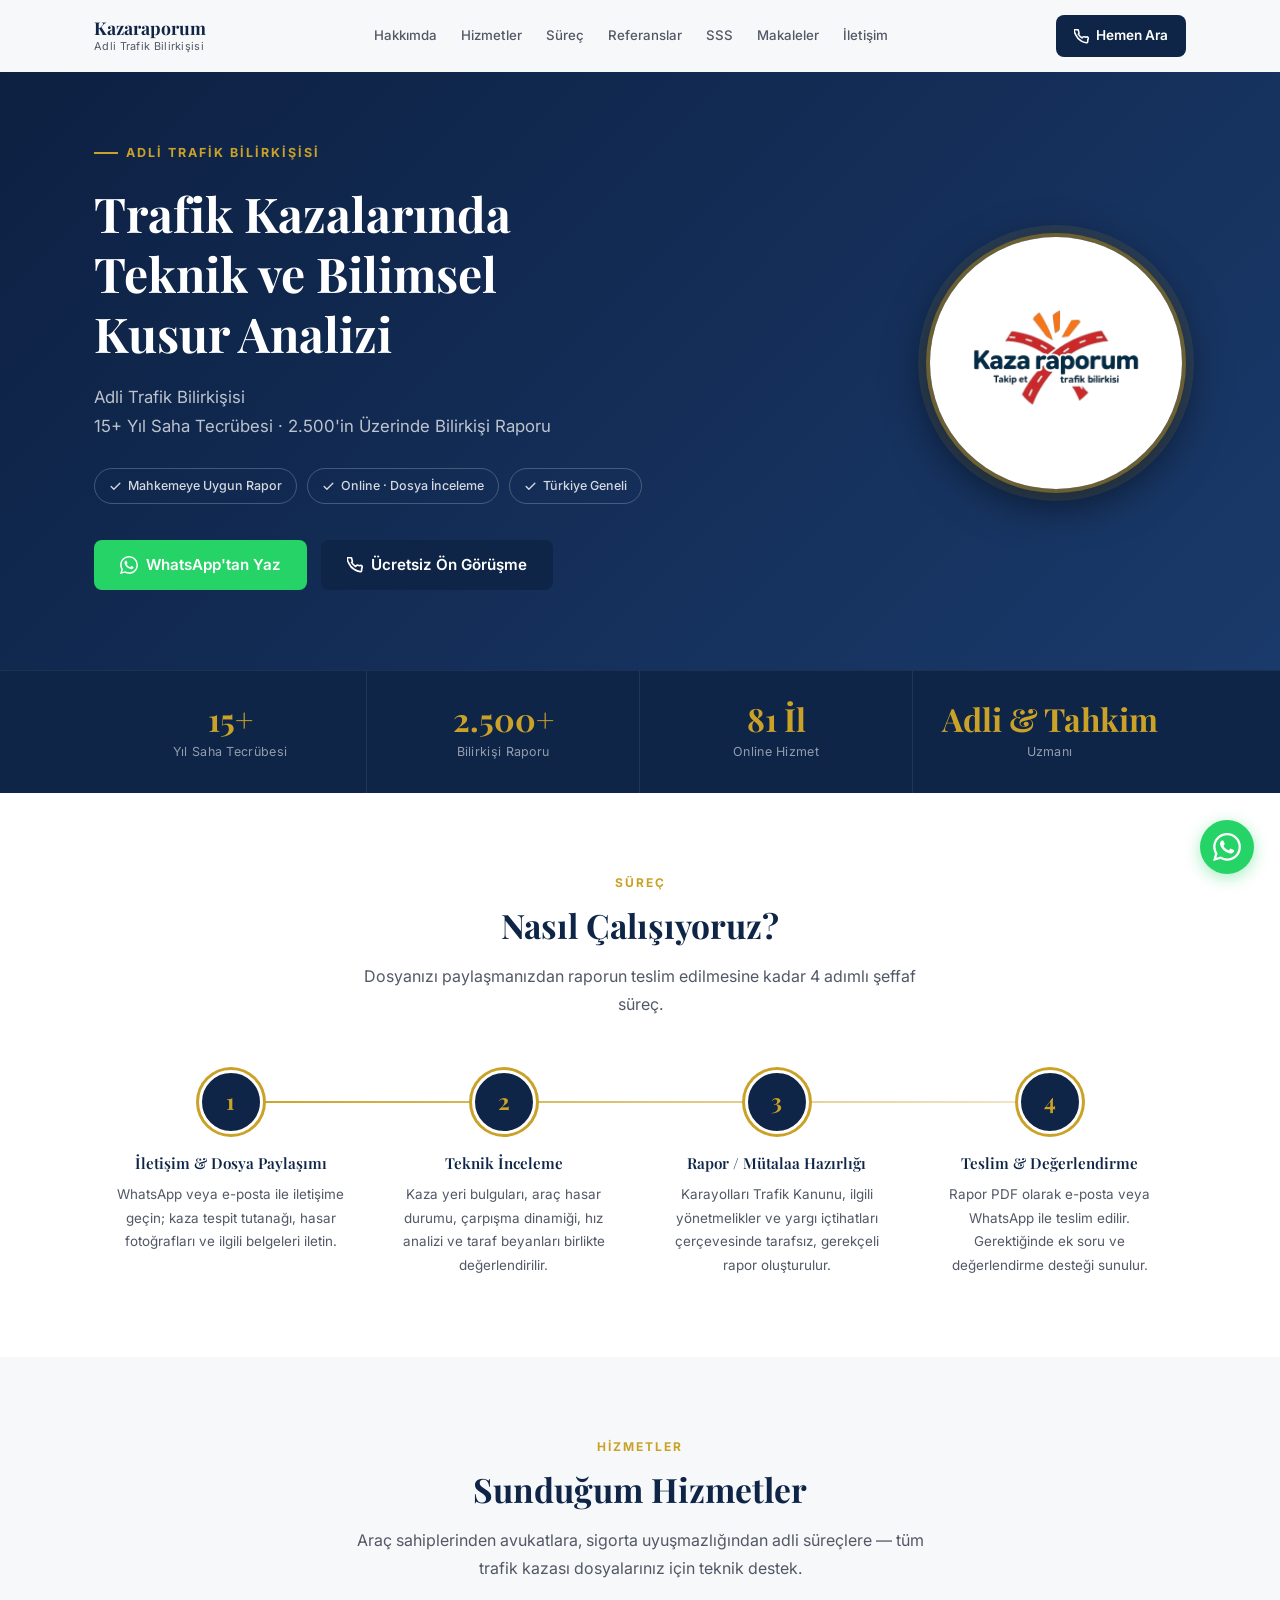
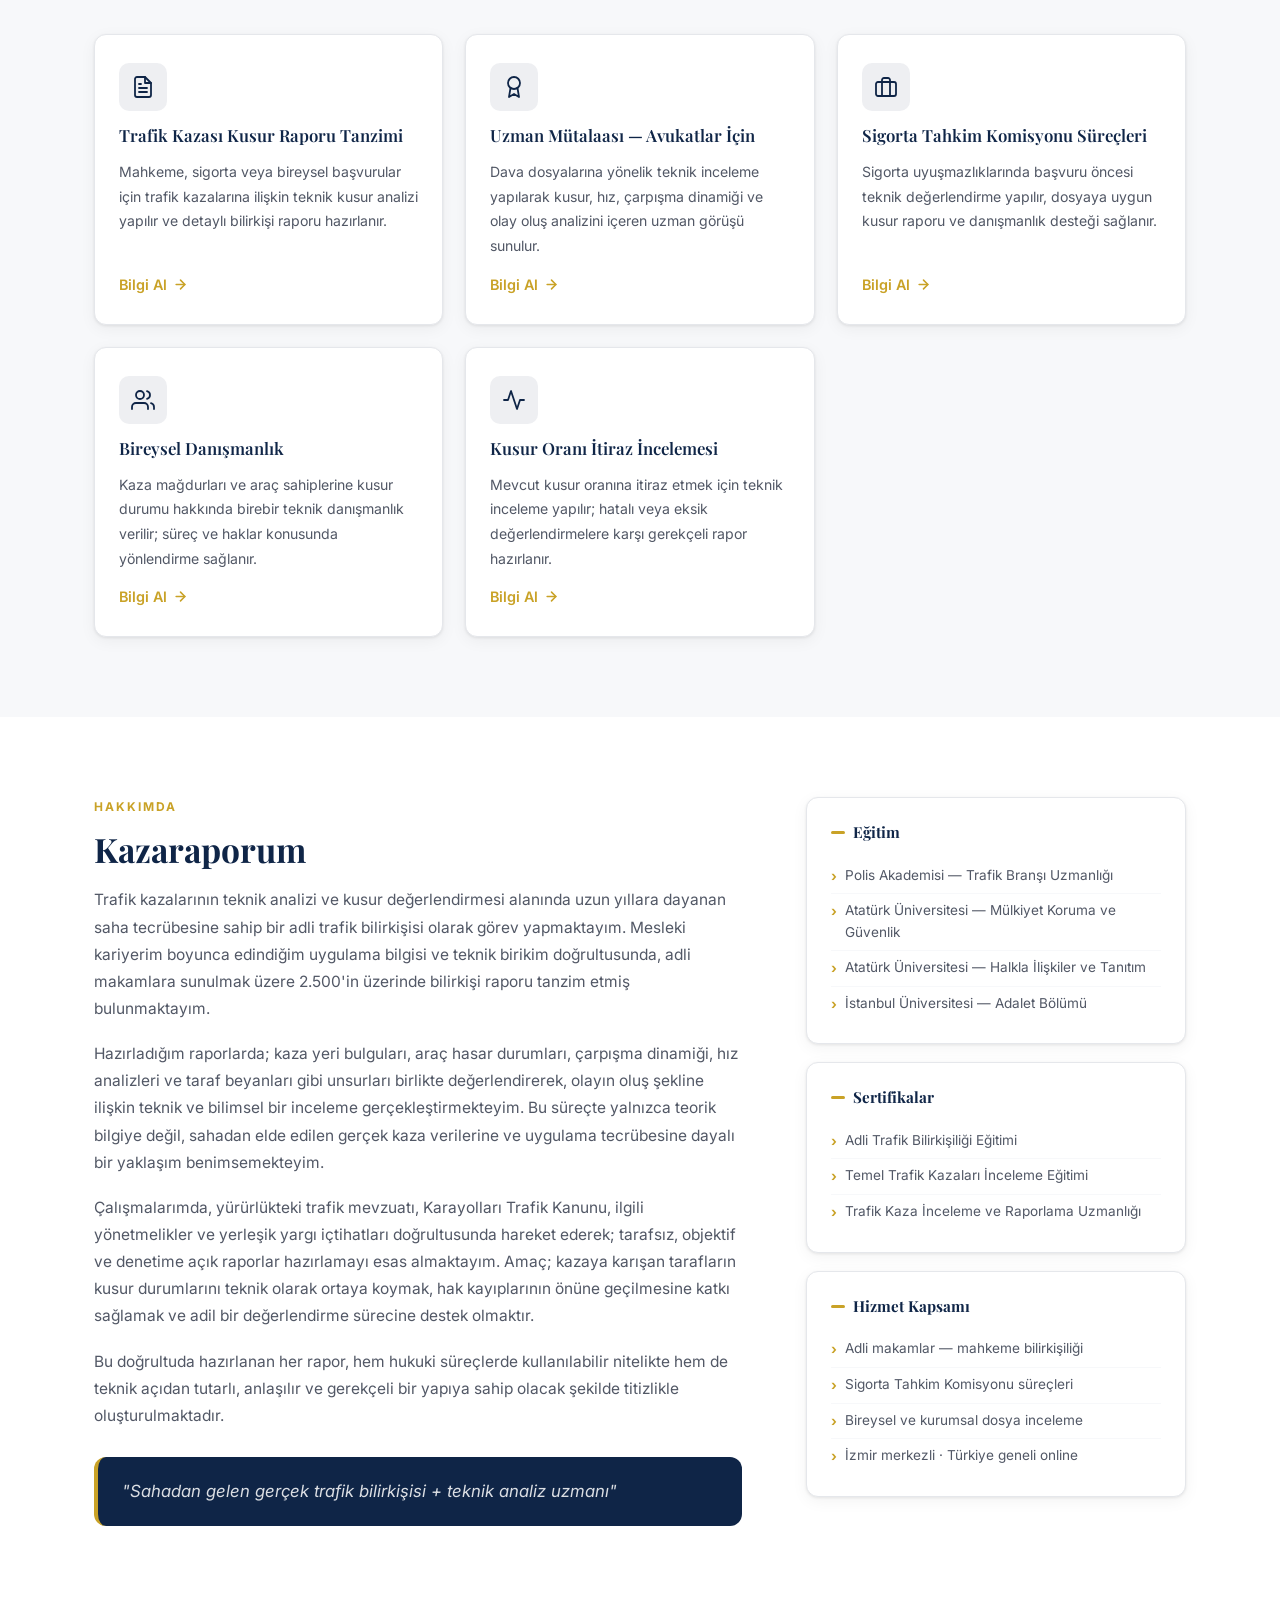
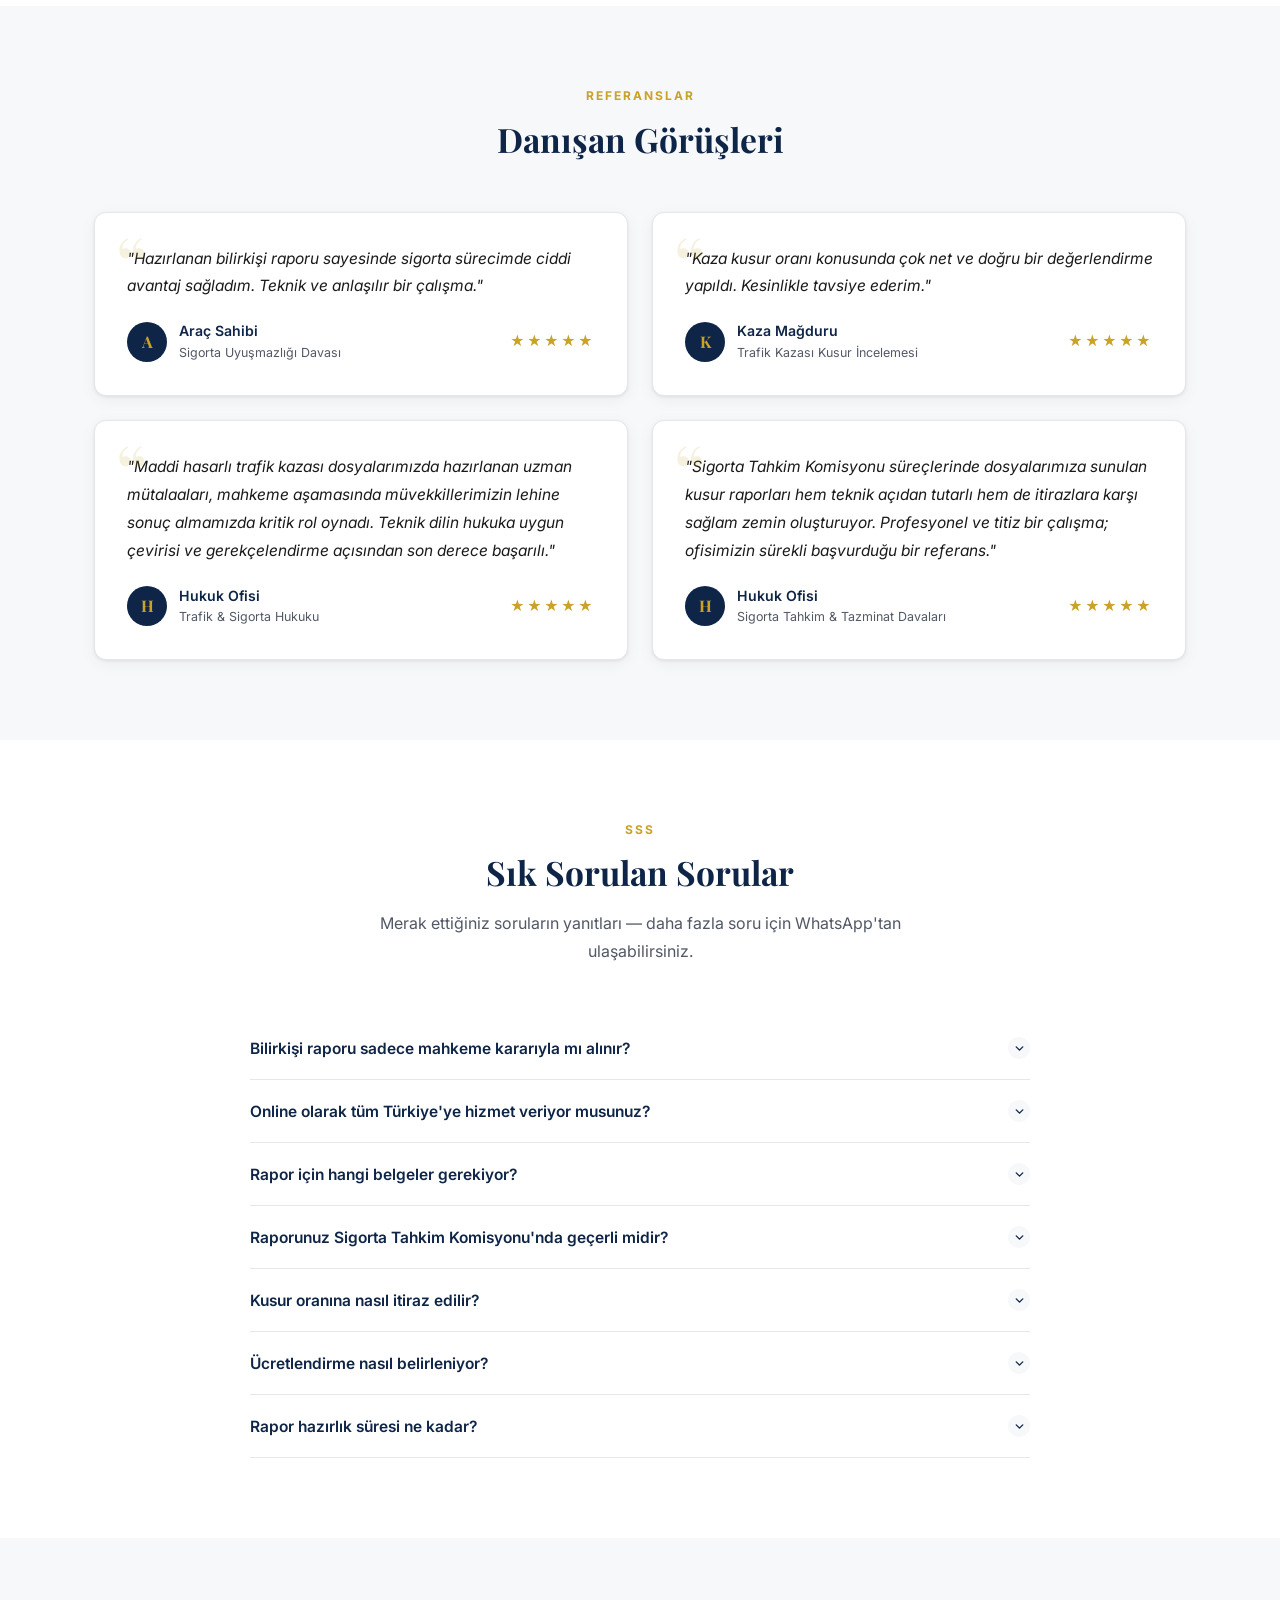
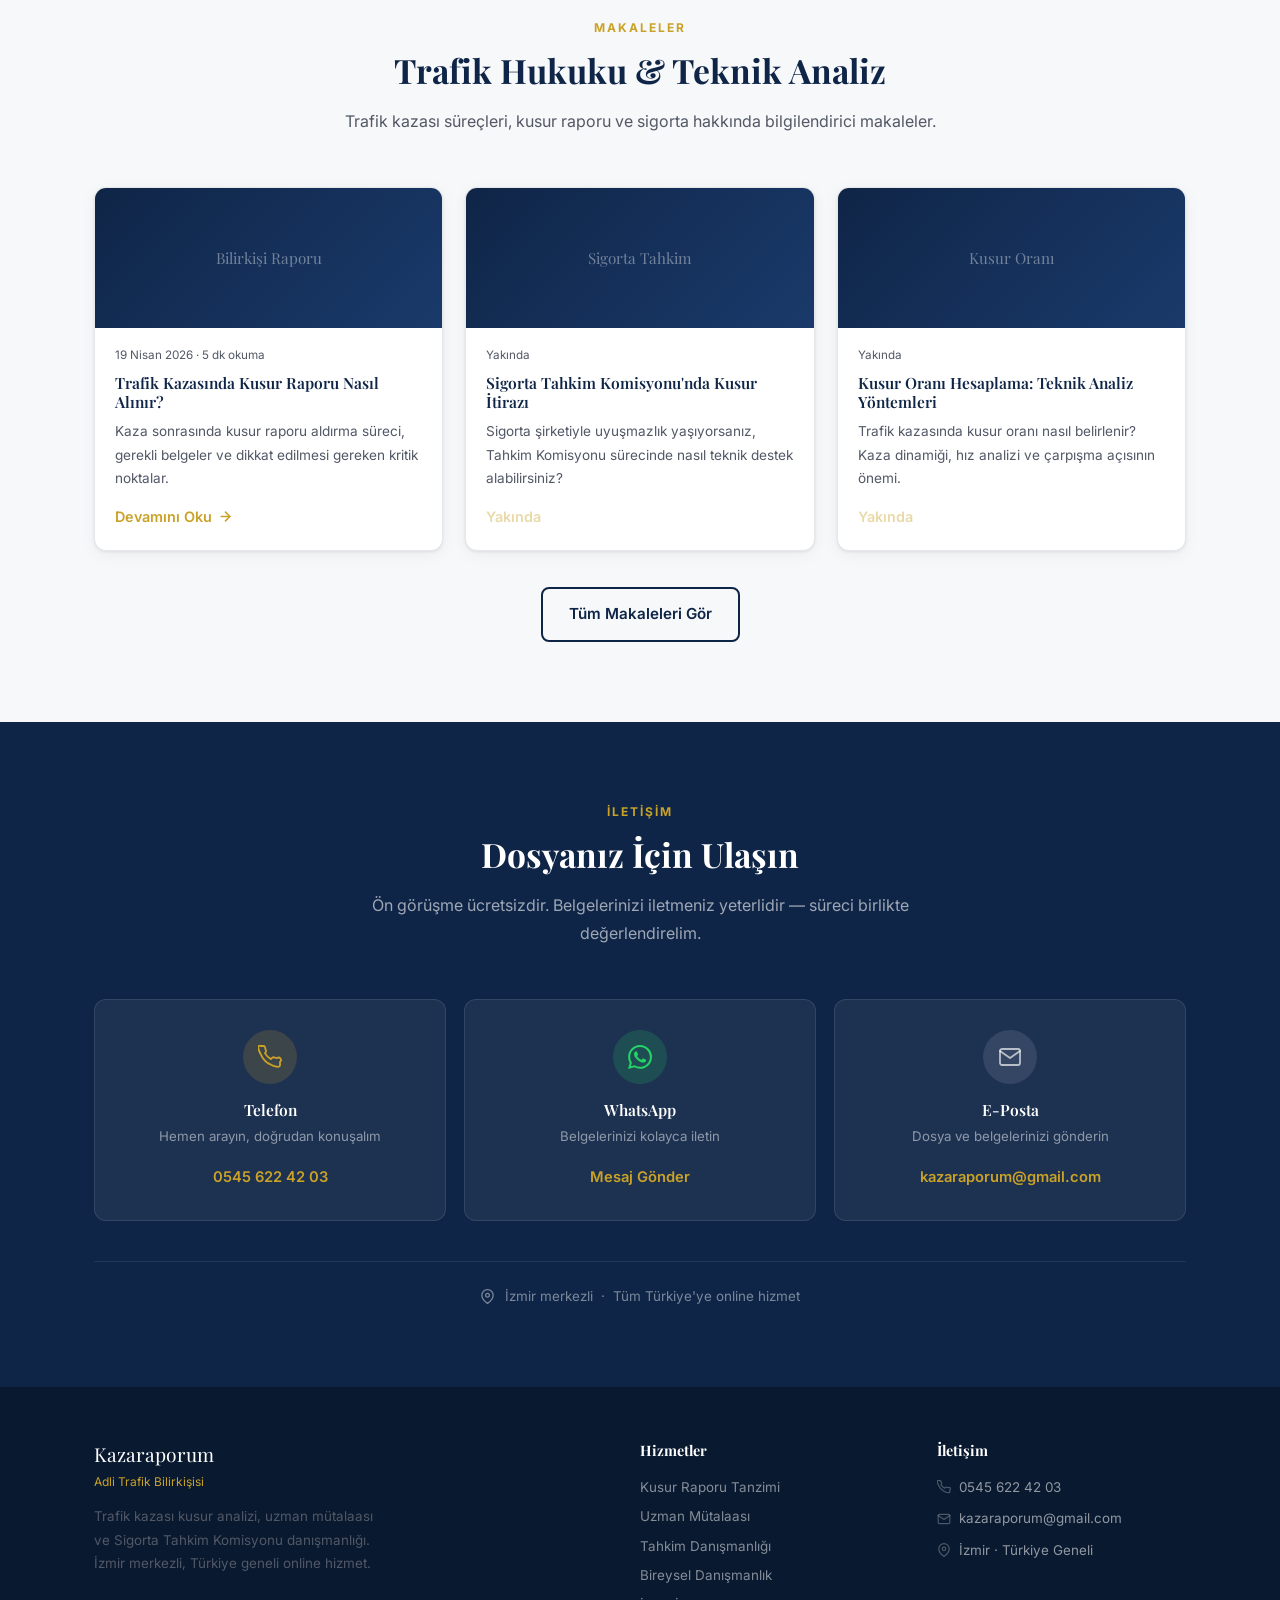
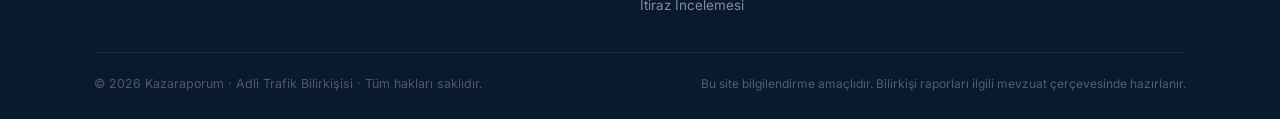
==== commit 2ff78aa7: "Telefon güncellendi, rapor sayısı 2.500 olarak yenilendi, hukuk ofisi yorumları eklendi - Tüm tel:/w" ====
--- a/index.html
+++ b/index.html
@@ -4,7 +4,7 @@
   <meta charset="UTF-8">
   <meta name="viewport" content="width=device-width, initial-scale=1.0">
   <title>Adli Trafik Bilirkişisi Kazaraporum | Kusur Raporu &amp; Uzman Mütalaası · İzmir / Türkiye</title>
-  <meta name="description" content="15+ yıl saha tecrübesi, 5.000+ bilirkişi raporu. Trafik kazası kusur raporu, uzman mütalaası, Sigorta Tahkim Komisyonu danışmanlığı. İzmir merkezli, Türkiye geneli online hizmet.">
+  <meta name="description" content="15+ yıl saha tecrübesi, 2.500+ bilirkişi raporu. Trafik kazası kusur raporu, uzman mütalaası, Sigorta Tahkim Komisyonu danışmanlığı. İzmir merkezli, Türkiye geneli online hizmet.">
   <meta name="keywords" content="adli trafik bilirkişisi, trafik kazası kusur raporu, uzman mütalaası, sigorta tahkim komisyonu, kusur oranı itirazı, İzmir trafik bilirkişisi, trafik kazası danışmanlık, kazaraporum">
   <meta name="author" content="Kazaraporum">
   <meta name="robots" content="index, follow">
@@ -14,7 +14,7 @@
   <meta property="og:type" content="website">
   <meta property="og:url" content="https://izmirtrafikbilirkisi.github.io/kazaraporum-site/">
   <meta property="og:title" content="Adli Trafik Bilirkişisi Kazaraporum | Kusur Raporu &amp; Uzman Mütalaası">
-  <meta property="og:description" content="15+ yıl saha tecrübesi, 5.000+ bilirkişi raporu. Trafik kazası kusur raporu, uzman mütalaası, Sigorta Tahkim Komisyonu danışmanlığı.">
+  <meta property="og:description" content="15+ yıl saha tecrübesi, 2.500+ bilirkişi raporu. Trafik kazası kusur raporu, uzman mütalaası, Sigorta Tahkim Komisyonu danışmanlığı.">
   <meta property="og:image" content="https://izmirtrafikbilirkisi.github.io/kazaraporum-site/assets/og-image.svg">
   <meta property="og:locale" content="tr_TR">
 
@@ -41,8 +41,8 @@
       "@type": "Person",
       "name": "Kazaraporum",
       "jobTitle": "Adli Trafik Bilirkişisi",
-      "description": "15+ yıl trafik uygulaması ve kaza analizi tecrübesine sahip adli trafik bilirkişisi. 5.000+ bilirkişi raporu.",
-      "telephone": "+905074722122",
+      "description": "15+ yıl trafik uygulaması ve kaza analizi tecrübesine sahip adli trafik bilirkişisi. 2.500+ bilirkişi raporu.",
+      "telephone": "+905456224203",
       "email": "kazaraporum@gmail.com",
       "areaServed": "TR",
       "address": {"@type": "PostalAddress", "addressLocality": "İzmir", "addressCountry": "TR"}
@@ -52,7 +52,7 @@
       "@type": "ProfessionalService",
       "name": "Adli Trafik Bilirkişisi Kazaraporum",
       "url": "https://izmirtrafikbilirkisi.github.io/kazaraporum-site/",
-      "telephone": "+905074722122",
+      "telephone": "+905456224203",
       "email": "kazaraporum@gmail.com",
       "areaServed": "TR",
       "serviceType": ["Trafik Kazası Kusur Raporu", "Uzman Mütalaası", "Sigorta Tahkim Komisyonu Danışmanlığı", "Bireysel Danışmanlık", "Kusur Oranı İtiraz İncelemesi"]
@@ -96,7 +96,7 @@
       </nav>
 
       <div class="header-cta">
-        <a href="tel:+905074722122" class="btn-call" aria-label="Şimdi ara: 0507 472 21 22">
+        <a href="tel:+905456224203" class="btn-call" aria-label="Şimdi ara: 0545 622 42 03">
           <svg width="15" height="15" viewBox="0 0 24 24" fill="none" stroke="currentColor" stroke-width="2.5" stroke-linecap="round" stroke-linejoin="round" aria-hidden="true"><path d="M22 16.92v3a2 2 0 01-2.18 2 19.79 19.79 0 01-8.63-3.07A19.5 19.5 0 013.07 9.81a19.79 19.79 0 01-3.07-8.7A2 2 0 012.18 1h3a2 2 0 012 1.72c.127.96.361 1.903.7 2.81a2 2 0 01-.45 2.11L6.91 8.15a16 16 0 006 6l1.27-1.27a2 2 0 012.11-.45c.907.339 1.85.573 2.81.7A2 2 0 0122 16.92z"/></svg>
           Hemen Ara
         </a>
@@ -114,9 +114,9 @@
     <a href="#sss">SSS</a>
     <a href="#makaleler">Makaleler</a>
     <a href="#iletisim">İletişim</a>
-    <a href="tel:+905074722122" class="btn-call">
+    <a href="tel:+905456224203" class="btn-call">
       <svg width="15" height="15" viewBox="0 0 24 24" fill="none" stroke="currentColor" stroke-width="2.5" stroke-linecap="round" stroke-linejoin="round" aria-hidden="true"><path d="M22 16.92v3a2 2 0 01-2.18 2 19.79 19.79 0 01-8.63-3.07A19.5 19.5 0 013.07 9.81a19.79 19.79 0 01-3.07-8.7A2 2 0 012.18 1h3a2 2 0 012 1.72c.127.96.361 1.903.7 2.81a2 2 0 01-.45 2.11L6.91 8.15a16 16 0 006 6l1.27-1.27a2 2 0 012.11-.45c.907.339 1.85.573 2.81.7A2 2 0 0122 16.92z"/></svg>
-      0507 472 21 22
+      0545 622 42 03
     </a>
   </nav>
 </header>
@@ -135,7 +135,7 @@
         <h1>Trafik Kazalarında<br>Teknik ve Bilimsel<br>Kusur Analizi</h1>
         <p class="hero-sub">
           Adli Trafik Bilirkişisi<br>
-          15+ Yıl Saha Tecrübesi · 5.000'in Üzerinde Bilirkişi Raporu
+          15+ Yıl Saha Tecrübesi · 2.500'in Üzerinde Bilirkişi Raporu
         </p>
         <div class="hero-badges">
           <span class="hero-badge">
@@ -152,12 +152,12 @@
           </span>
         </div>
         <div class="hero-actions">
-          <a href="https://wa.me/905074722122?text=Merhaba%2C%20trafik%20kazas%C4%B1%20kusur%20raporu%20hakk%C4%B1nda%20bilgi%20almak%20istiyorum."
+          <a href="https://wa.me/905456224203?text=Merhaba%2C%20trafik%20kazas%C4%B1%20kusur%20raporu%20hakk%C4%B1nda%20bilgi%20almak%20istiyorum."
              class="btn btn-whatsapp" target="_blank" rel="noopener noreferrer" aria-label="WhatsApp'tan mesaj gönder">
             <svg width="18" height="18" viewBox="0 0 24 24" fill="currentColor" aria-hidden="true"><path d="M17.472 14.382c-.297-.149-1.758-.867-2.03-.967-.273-.099-.471-.148-.67.15-.197.297-.767.966-.94 1.164-.173.199-.347.223-.644.075-.297-.15-1.255-.463-2.39-1.475-.883-.788-1.48-1.761-1.653-2.059-.173-.297-.018-.458.13-.606.134-.133.298-.347.446-.52.149-.174.198-.298.298-.497.099-.198.05-.371-.025-.52-.075-.149-.669-1.612-.916-2.207-.242-.579-.487-.5-.669-.51-.173-.008-.371-.01-.57-.01-.198 0-.52.074-.792.372-.272.297-1.04 1.016-1.04 2.479 0 1.462 1.065 2.875 1.213 3.074.149.198 2.096 3.2 5.077 4.487.709.306 1.262.489 1.694.625.712.227 1.36.195 1.871.118.571-.085 1.758-.719 2.006-1.413.248-.694.248-1.289.173-1.413-.074-.124-.272-.198-.57-.347m-5.421 7.403h-.004a9.87 9.87 0 01-5.031-1.378l-.361-.214-3.741.982.998-3.648-.235-.374a9.86 9.86 0 01-1.51-5.26c.001-5.45 4.436-9.884 9.888-9.884 2.64 0 5.122 1.03 6.988 2.898a9.825 9.825 0 012.893 6.994c-.003 5.45-4.437 9.884-9.885 9.884m8.413-18.297A11.815 11.815 0 0012.05 0C5.495 0 .16 5.335.157 11.892c0 2.096.547 4.142 1.588 5.945L.057 24l6.305-1.654a11.882 11.882 0 005.683 1.448h.005c6.554 0 11.89-5.335 11.893-11.893a11.821 11.821 0 00-3.48-8.413z"/></svg>
             WhatsApp'tan Yaz
           </a>
-          <a href="tel:+905074722122" class="btn btn-primary" aria-label="Telefon ile ara">
+          <a href="tel:+905456224203" class="btn btn-primary" aria-label="Telefon ile ara">
             <svg width="16" height="16" viewBox="0 0 24 24" fill="none" stroke="currentColor" stroke-width="2.5" stroke-linecap="round" stroke-linejoin="round" aria-hidden="true"><path d="M22 16.92v3a2 2 0 01-2.18 2 19.79 19.79 0 01-8.63-3.07A19.5 19.5 0 013.07 9.81a19.79 19.79 0 01-3.07-8.7A2 2 0 012.18 1h3a2 2 0 012 1.72c.127.96.361 1.903.7 2.81a2 2 0 01-.45 2.11L6.91 8.15a16 16 0 006 6l1.27-1.27a2 2 0 012.11-.45c.907.339 1.85.573 2.81.7A2 2 0 0122 16.92z"/></svg>
             Ücretsiz Ön Görüşme
           </a>
@@ -179,7 +179,7 @@
         <div class="stat-label">Yıl Saha Tecrübesi</div>
       </div>
       <div class="stat-item">
-        <div class="stat-num">5.000+</div>
+        <div class="stat-num">2.500+</div>
         <div class="stat-label">Bilirkişi Raporu</div>
       </div>
       <div class="stat-item">
@@ -243,7 +243,7 @@
         </div>
         <h3>Trafik Kazası Kusur Raporu Tanzimi</h3>
         <p>Mahkeme, sigorta veya bireysel başvurular için trafik kazalarına ilişkin teknik kusur analizi yapılır ve detaylı bilirkişi raporu hazırlanır.</p>
-        <a href="https://wa.me/905074722122?text=Kusur%20raporu%20tanzimi%20hakk%C4%B1nda%20bilgi%20almak%20istiyorum." class="btn-ghost" target="_blank" rel="noopener noreferrer">
+        <a href="https://wa.me/905456224203?text=Kusur%20raporu%20tanzimi%20hakk%C4%B1nda%20bilgi%20almak%20istiyorum." class="btn-ghost" target="_blank" rel="noopener noreferrer">
           Bilgi Al
           <svg width="15" height="15" viewBox="0 0 24 24" fill="none" stroke="currentColor" stroke-width="2.5" stroke-linecap="round" stroke-linejoin="round" aria-hidden="true"><line x1="5" y1="12" x2="19" y2="12"/><polyline points="12 5 19 12 12 19"/></svg>
         </a>
@@ -255,7 +255,7 @@
         </div>
         <h3>Uzman Mütalaası — Avukatlar İçin</h3>
         <p>Dava dosyalarına yönelik teknik inceleme yapılarak kusur, hız, çarpışma dinamiği ve olay oluş analizini içeren uzman görüşü sunulur.</p>
-        <a href="https://wa.me/905074722122?text=Uzman%20m%C3%BCtalaas%C4%B1%20hakk%C4%B1nda%20bilgi%20almak%20istiyorum." class="btn-ghost" target="_blank" rel="noopener noreferrer">
+        <a href="https://wa.me/905456224203?text=Uzman%20m%C3%BCtalaas%C4%B1%20hakk%C4%B1nda%20bilgi%20almak%20istiyorum." class="btn-ghost" target="_blank" rel="noopener noreferrer">
           Bilgi Al
           <svg width="15" height="15" viewBox="0 0 24 24" fill="none" stroke="currentColor" stroke-width="2.5" stroke-linecap="round" stroke-linejoin="round" aria-hidden="true"><line x1="5" y1="12" x2="19" y2="12"/><polyline points="12 5 19 12 12 19"/></svg>
         </a>
@@ -267,7 +267,7 @@
         </div>
         <h3>Sigorta Tahkim Komisyonu Süreçleri</h3>
         <p>Sigorta uyuşmazlıklarında başvuru öncesi teknik değerlendirme yapılır, dosyaya uygun kusur raporu ve danışmanlık desteği sağlanır.</p>
-        <a href="https://wa.me/905074722122?text=Sigorta%20Tahkim%20Komisyonu%20s%C3%BCreci%20hakk%C4%B1nda%20bilgi%20almak%20istiyorum." class="btn-ghost" target="_blank" rel="noopener noreferrer">
+        <a href="https://wa.me/905456224203?text=Sigorta%20Tahkim%20Komisyonu%20s%C3%BCreci%20hakk%C4%B1nda%20bilgi%20almak%20istiyorum." class="btn-ghost" target="_blank" rel="noopener noreferrer">
           Bilgi Al
           <svg width="15" height="15" viewBox="0 0 24 24" fill="none" stroke="currentColor" stroke-width="2.5" stroke-linecap="round" stroke-linejoin="round" aria-hidden="true"><line x1="5" y1="12" x2="19" y2="12"/><polyline points="12 5 19 12 12 19"/></svg>
         </a>
@@ -279,7 +279,7 @@
         </div>
         <h3>Bireysel Danışmanlık</h3>
         <p>Kaza mağdurları ve araç sahiplerine kusur durumu hakkında birebir teknik danışmanlık verilir; süreç ve haklar konusunda yönlendirme sağlanır.</p>
-        <a href="https://wa.me/905074722122?text=Bireysel%20dan%C4%B1%C5%9Fmanl%C4%B1k%20hakk%C4%B1nda%20bilgi%20almak%20istiyorum." class="btn-ghost" target="_blank" rel="noopener noreferrer">
+        <a href="https://wa.me/905456224203?text=Bireysel%20dan%C4%B1%C5%9Fmanl%C4%B1k%20hakk%C4%B1nda%20bilgi%20almak%20istiyorum." class="btn-ghost" target="_blank" rel="noopener noreferrer">
           Bilgi Al
           <svg width="15" height="15" viewBox="0 0 24 24" fill="none" stroke="currentColor" stroke-width="2.5" stroke-linecap="round" stroke-linejoin="round" aria-hidden="true"><line x1="5" y1="12" x2="19" y2="12"/><polyline points="12 5 19 12 12 19"/></svg>
         </a>
@@ -291,7 +291,7 @@
         </div>
         <h3>Kusur Oranı İtiraz İncelemesi</h3>
         <p>Mevcut kusur oranına itiraz etmek için teknik inceleme yapılır; hatalı veya eksik değerlendirmelere karşı gerekçeli rapor hazırlanır.</p>
-        <a href="https://wa.me/905074722122?text=Kusur%20oran%C4%B1%20itiraz%20incelemesi%20hakk%C4%B1nda%20bilgi%20almak%20istiyorum." class="btn-ghost" target="_blank" rel="noopener noreferrer">
+        <a href="https://wa.me/905456224203?text=Kusur%20oran%C4%B1%20itiraz%20incelemesi%20hakk%C4%B1nda%20bilgi%20almak%20istiyorum." class="btn-ghost" target="_blank" rel="noopener noreferrer">
           Bilgi Al
           <svg width="15" height="15" viewBox="0 0 24 24" fill="none" stroke="currentColor" stroke-width="2.5" stroke-linecap="round" stroke-linejoin="round" aria-hidden="true"><line x1="5" y1="12" x2="19" y2="12"/><polyline points="12 5 19 12 12 19"/></svg>
         </a>
@@ -308,7 +308,7 @@
       <div class="about-text">
         <span class="section-label">Hakkımda</span>
         <h2 id="about-title" class="section-title">Kazaraporum</h2>
-        <p>Trafik kazalarının teknik analizi ve kusur değerlendirmesi alanında uzun yıllara dayanan saha tecrübesine sahip bir adli trafik bilirkişisi olarak görev yapmaktayım. Mesleki kariyerim boyunca edindiğim uygulama bilgisi ve teknik birikim doğrultusunda, adli makamlara sunulmak üzere 2.000'in üzerinde bilirkişi raporu tanzim etmiş bulunmaktayım.</p>
+        <p>Trafik kazalarının teknik analizi ve kusur değerlendirmesi alanında uzun yıllara dayanan saha tecrübesine sahip bir adli trafik bilirkişisi olarak görev yapmaktayım. Mesleki kariyerim boyunca edindiğim uygulama bilgisi ve teknik birikim doğrultusunda, adli makamlara sunulmak üzere 2.500'in üzerinde bilirkişi raporu tanzim etmiş bulunmaktayım.</p>
         <p>Hazırladığım raporlarda; kaza yeri bulguları, araç hasar durumları, çarpışma dinamiği, hız analizleri ve taraf beyanları gibi unsurları birlikte değerlendirerek, olayın oluş şekline ilişkin teknik ve bilimsel bir inceleme gerçekleştirmekteyim. Bu süreçte yalnızca teorik bilgiye değil, sahadan elde edilen gerçek kaza verilerine ve uygulama tecrübesine dayalı bir yaklaşım benimsemekteyim.</p>
         <p>Çalışmalarımda, yürürlükteki trafik mevzuatı, Karayolları Trafik Kanunu, ilgili yönetmelikler ve yerleşik yargı içtihatları doğrultusunda hareket ederek; tarafsız, objektif ve denetime açık raporlar hazırlamayı esas almaktayım. Amaç; kazaya karışan tarafların kusur durumlarını teknik olarak ortaya koymak, hak kayıplarının önüne geçilmesine katkı sağlamak ve adil bir değerlendirme sürecine destek olmaktır.</p>
         <p>Bu doğrultuda hazırlanan her rapor, hem hukuki süreçlerde kullanılabilir nitelikte hem de teknik açıdan tutarlı, anlaşılır ve gerekçeli bir yapıya sahip olacak şekilde titizlikle oluşturulmaktadır.</p>
@@ -375,6 +375,28 @@
           <div>
             <div class="testimonial-name">Kaza Mağduru</div>
             <div class="testimonial-role">Trafik Kazası Kusur İncelemesi</div>
+          </div>
+          <div class="stars" aria-label="5 üzerinden 5 yıldız">★★★★★</div>
+        </div>
+      </div>
+      <div class="testimonial-card">
+        <p>"Maddi hasarlı trafik kazası dosyalarımızda hazırlanan uzman mütalaaları, mahkeme aşamasında müvekkillerimizin lehine sonuç almamızda kritik rol oynadı. Teknik dilin hukuka uygun çevirisi ve gerekçelendirme açısından son derece başarılı."</p>
+        <div class="testimonial-meta">
+          <div class="testimonial-avatar" aria-hidden="true">H</div>
+          <div>
+            <div class="testimonial-name">Hukuk Ofisi</div>
+            <div class="testimonial-role">Trafik &amp; Sigorta Hukuku</div>
+          </div>
+          <div class="stars" aria-label="5 üzerinden 5 yıldız">★★★★★</div>
+        </div>
+      </div>
+      <div class="testimonial-card">
+        <p>"Sigorta Tahkim Komisyonu süreçlerinde dosyalarımıza sunulan kusur raporları hem teknik açıdan tutarlı hem de itirazlara karşı sağlam zemin oluşturuyor. Profesyonel ve titiz bir çalışma; ofisimizin sürekli başvurduğu bir referans."</p>
+        <div class="testimonial-meta">
+          <div class="testimonial-avatar" aria-hidden="true">H</div>
+          <div>
+            <div class="testimonial-name">Hukuk Ofisi</div>
+            <div class="testimonial-role">Sigorta Tahkim &amp; Tazminat Davaları</div>
           </div>
           <div class="stars" aria-label="5 üzerinden 5 yıldız">★★★★★</div>
         </div>
@@ -550,15 +572,15 @@
       <p class="section-desc">Ön görüşme ücretsizdir. Belgelerinizi iletmeniz yeterlidir — süreci birlikte değerlendirelim.</p>
     </div>
     <div class="contact-grid">
-      <a href="tel:+905074722122" class="contact-card" aria-label="Telefon ile ara: 0507 472 21 22">
+      <a href="tel:+905456224203" class="contact-card" aria-label="Telefon ile ara: 0545 622 42 03">
         <div class="contact-icon phone" aria-hidden="true">
           <svg viewBox="0 0 24 24" fill="none" stroke="currentColor" stroke-width="1.8" stroke-linecap="round" stroke-linejoin="round"><path d="M22 16.92v3a2 2 0 01-2.18 2 19.79 19.79 0 01-8.63-3.07A19.5 19.5 0 013.07 9.81a19.79 19.79 0 01-3.07-8.7A2 2 0 012.18 1h3a2 2 0 012 1.72c.127.96.361 1.903.7 2.81a2 2 0 01-.45 2.11L6.91 8.15a16 16 0 006 6l1.27-1.27a2 2 0 012.11-.45c.907.339 1.85.573 2.81.7A2 2 0 0122 16.92z"/></svg>
         </div>
         <h3>Telefon</h3>
         <p>Hemen arayın, doğrudan konuşalım</p>
-        <span class="contact-link">0507 472 21 22</span>
+        <span class="contact-link">0545 622 42 03</span>
       </a>
-      <a href="https://wa.me/905074722122?text=Merhaba%2C%20trafik%20kazas%C4%B1%20kusur%20raporu%20hakk%C4%B1nda%20bilgi%20almak%20istiyorum."
+      <a href="https://wa.me/905456224203?text=Merhaba%2C%20trafik%20kazas%C4%B1%20kusur%20raporu%20hakk%C4%B1nda%20bilgi%20almak%20istiyorum."
          class="contact-card" target="_blank" rel="noopener noreferrer" aria-label="WhatsApp ile mesaj gönder">
         <div class="contact-icon wa" aria-hidden="true">
           <svg viewBox="0 0 24 24" fill="currentColor"><path d="M17.472 14.382c-.297-.149-1.758-.867-2.03-.967-.273-.099-.471-.148-.67.15-.197.297-.767.966-.94 1.164-.173.199-.347.223-.644.075-.297-.15-1.255-.463-2.39-1.475-.883-.788-1.48-1.761-1.653-2.059-.173-.297-.018-.458.13-.606.134-.133.298-.347.446-.52.149-.174.198-.298.298-.497.099-.198.05-.371-.025-.52-.075-.149-.669-1.612-.916-2.207-.242-.579-.487-.5-.669-.51-.173-.008-.371-.01-.57-.01-.198 0-.52.074-.792.372-.272.297-1.04 1.016-1.04 2.479 0 1.462 1.065 2.875 1.213 3.074.149.198 2.096 3.2 5.077 4.487.709.306 1.262.489 1.694.625.712.227 1.36.195 1.871.118.571-.085 1.758-.719 2.006-1.413.248-.694.248-1.289.173-1.413-.074-.124-.272-.198-.57-.347m-5.421 7.403h-.004a9.87 9.87 0 01-5.031-1.378l-.361-.214-3.741.982.998-3.648-.235-.374a9.86 9.86 0 01-1.51-5.26c.001-5.45 4.436-9.884 9.888-9.884 2.64 0 5.122 1.03 6.988 2.898a9.825 9.825 0 012.893 6.994c-.003 5.45-4.437 9.884-9.885 9.884m8.413-18.297A11.815 11.815 0 0012.05 0C5.495 0 .16 5.335.157 11.892c0 2.096.547 4.142 1.588 5.945L.057 24l6.305-1.654a11.882 11.882 0 005.683 1.448h.005c6.554 0 11.89-5.335 11.893-11.893a11.821 11.821 0 00-3.48-8.413z"/></svg>
@@ -611,7 +633,7 @@
         <ul class="footer-contact-list">
           <li>
             <svg viewBox="0 0 24 24" fill="none" stroke="currentColor" stroke-width="2" stroke-linecap="round" stroke-linejoin="round" aria-hidden="true"><path d="M22 16.92v3a2 2 0 01-2.18 2 19.79 19.79 0 01-8.63-3.07A19.5 19.5 0 013.07 9.81a19.79 19.79 0 01-3.07-8.7A2 2 0 012.18 1h3a2 2 0 012 1.72c.127.96.361 1.903.7 2.81a2 2 0 01-.45 2.11L6.91 8.15a16 16 0 006 6l1.27-1.27a2 2 0 012.11-.45c.907.339 1.85.573 2.81.7A2 2 0 0122 16.92z"/></svg>
-            <a href="tel:+905074722122">0507 472 21 22</a>
+            <a href="tel:+905456224203">0545 622 42 03</a>
           </li>
           <li>
             <svg viewBox="0 0 24 24" fill="none" stroke="currentColor" stroke-width="2" stroke-linecap="round" stroke-linejoin="round" aria-hidden="true"><path d="M4 4h16c1.1 0 2 .9 2 2v12c0 1.1-.9 2-2 2H4c-1.1 0-2-.9-2-2V6c0-1.1.9-2 2-2z"/><polyline points="22,6 12,13 2,6"/></svg>
@@ -632,7 +654,7 @@
 </footer>
 
 <!-- Sticky WhatsApp -->
-<a href="https://wa.me/905074722122?text=Merhaba%2C%20trafik%20kazas%C4%B1%20kusur%20raporu%20hakk%C4%B1nda%20bilgi%20almak%20istiyorum."
+<a href="https://wa.me/905456224203?text=Merhaba%2C%20trafik%20kazas%C4%B1%20kusur%20raporu%20hakk%C4%B1nda%20bilgi%20almak%20istiyorum."
    class="sticky-wa" target="_blank" rel="noopener noreferrer" aria-label="WhatsApp ile iletişim">
   <svg viewBox="0 0 24 24" fill="currentColor" aria-hidden="true"><path d="M17.472 14.382c-.297-.149-1.758-.867-2.03-.967-.273-.099-.471-.148-.67.15-.197.297-.767.966-.94 1.164-.173.199-.347.223-.644.075-.297-.15-1.255-.463-2.39-1.475-.883-.788-1.48-1.761-1.653-2.059-.173-.297-.018-.458.13-.606.134-.133.298-.347.446-.52.149-.174.198-.298.298-.497.099-.198.05-.371-.025-.52-.075-.149-.669-1.612-.916-2.207-.242-.579-.487-.5-.669-.51-.173-.008-.371-.01-.57-.01-.198 0-.52.074-.792.372-.272.297-1.04 1.016-1.04 2.479 0 1.462 1.065 2.875 1.213 3.074.149.198 2.096 3.2 5.077 4.487.709.306 1.262.489 1.694.625.712.227 1.36.195 1.871.118.571-.085 1.758-.719 2.006-1.413.248-.694.248-1.289.173-1.413-.074-.124-.272-.198-.57-.347m-5.421 7.403h-.004a9.87 9.87 0 01-5.031-1.378l-.361-.214-3.741.982.998-3.648-.235-.374a9.86 9.86 0 01-1.51-5.26c.001-5.45 4.436-9.884 9.888-9.884 2.64 0 5.122 1.03 6.988 2.898a9.825 9.825 0 012.893 6.994c-.003 5.45-4.437 9.884-9.885 9.884m8.413-18.297A11.815 11.815 0 0012.05 0C5.495 0 .16 5.335.157 11.892c0 2.096.547 4.142 1.588 5.945L.057 24l6.305-1.654a11.882 11.882 0 005.683 1.448h.005c6.554 0 11.89-5.335 11.893-11.893a11.821 11.821 0 00-3.48-8.413z"/></svg>
 </a>
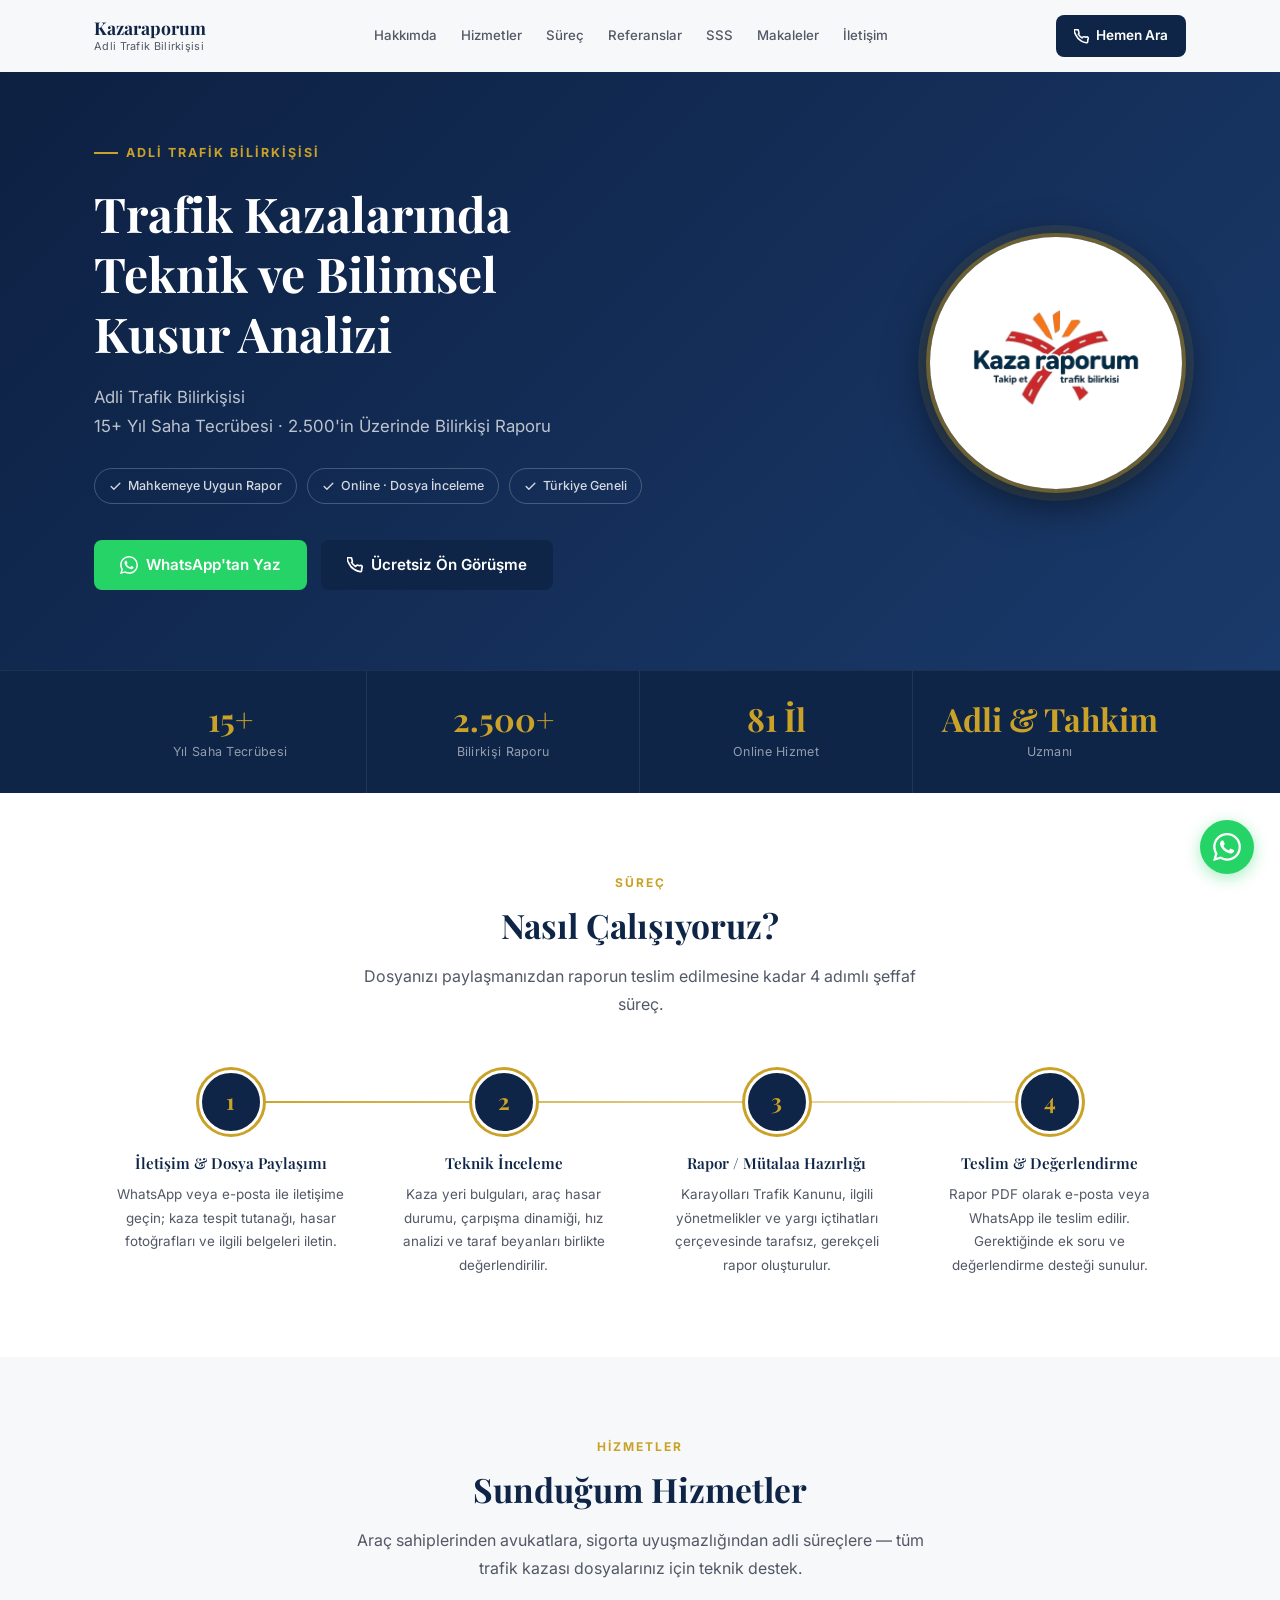
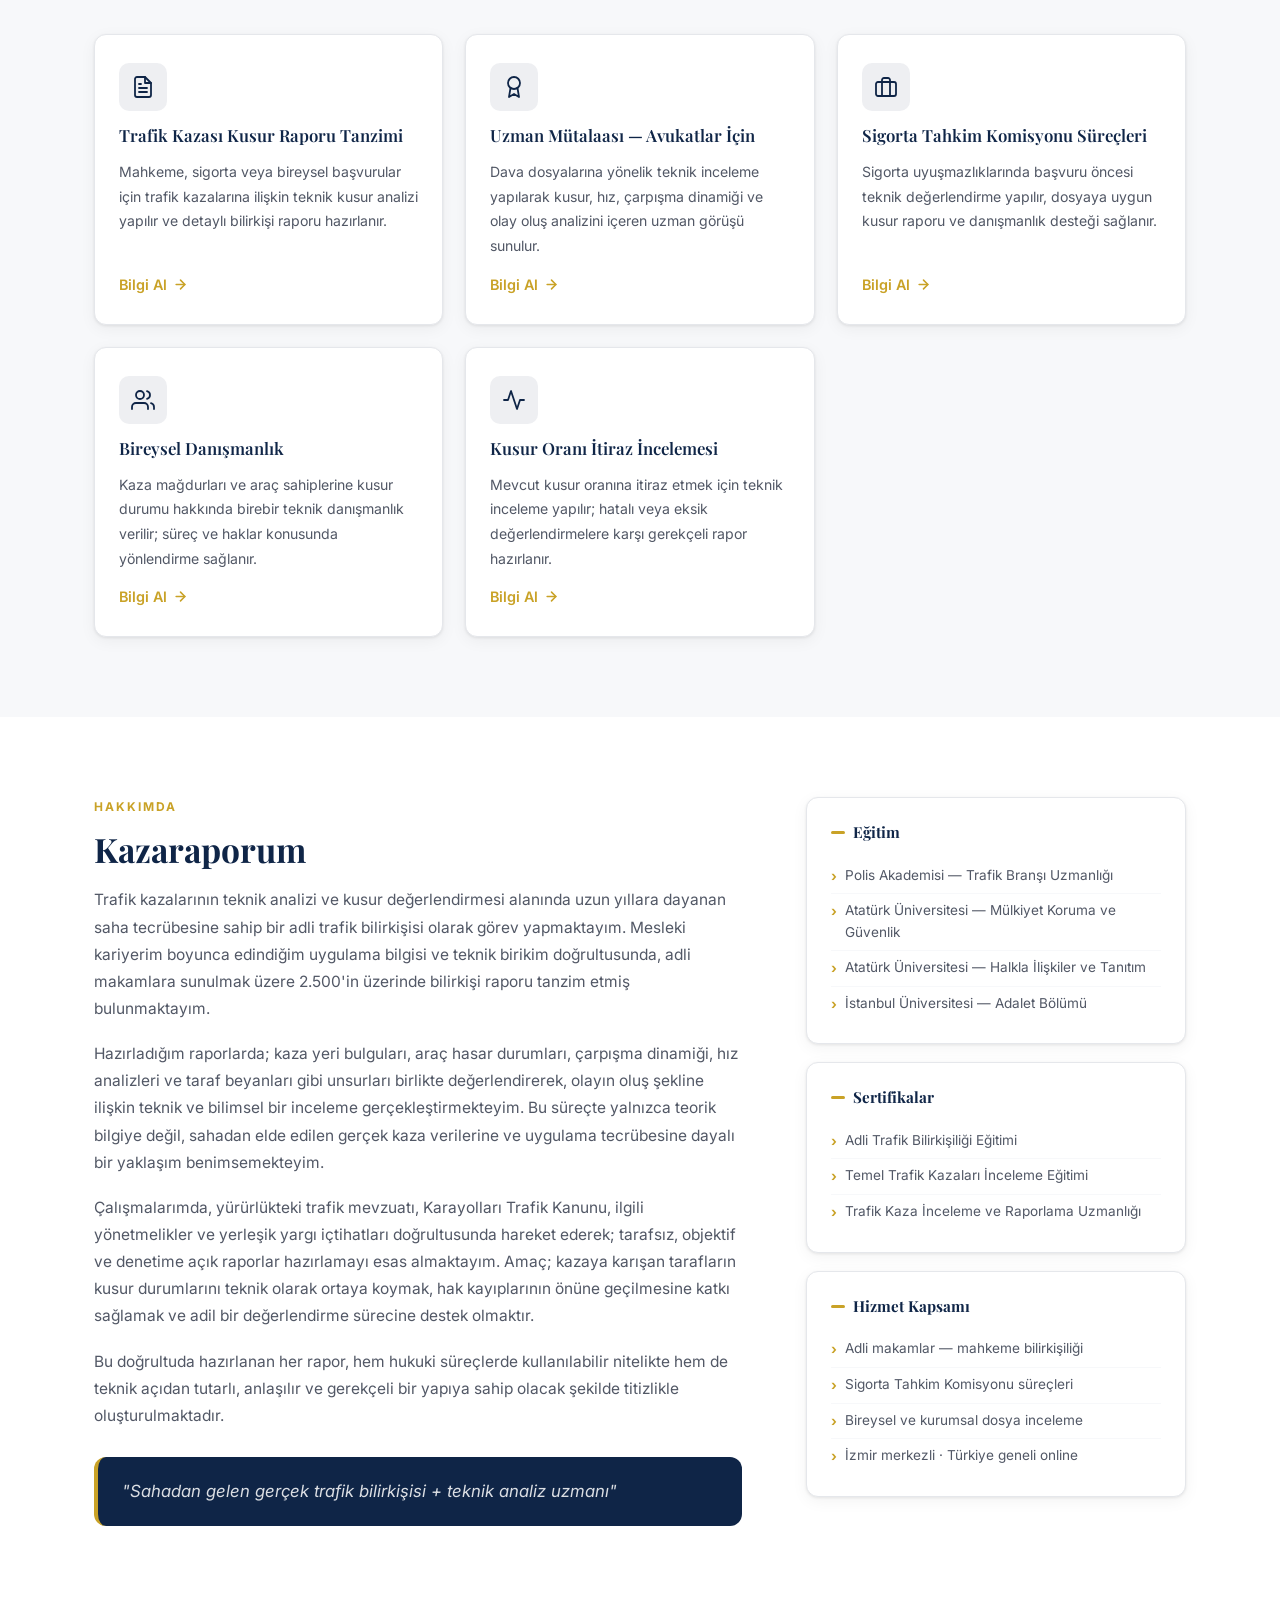
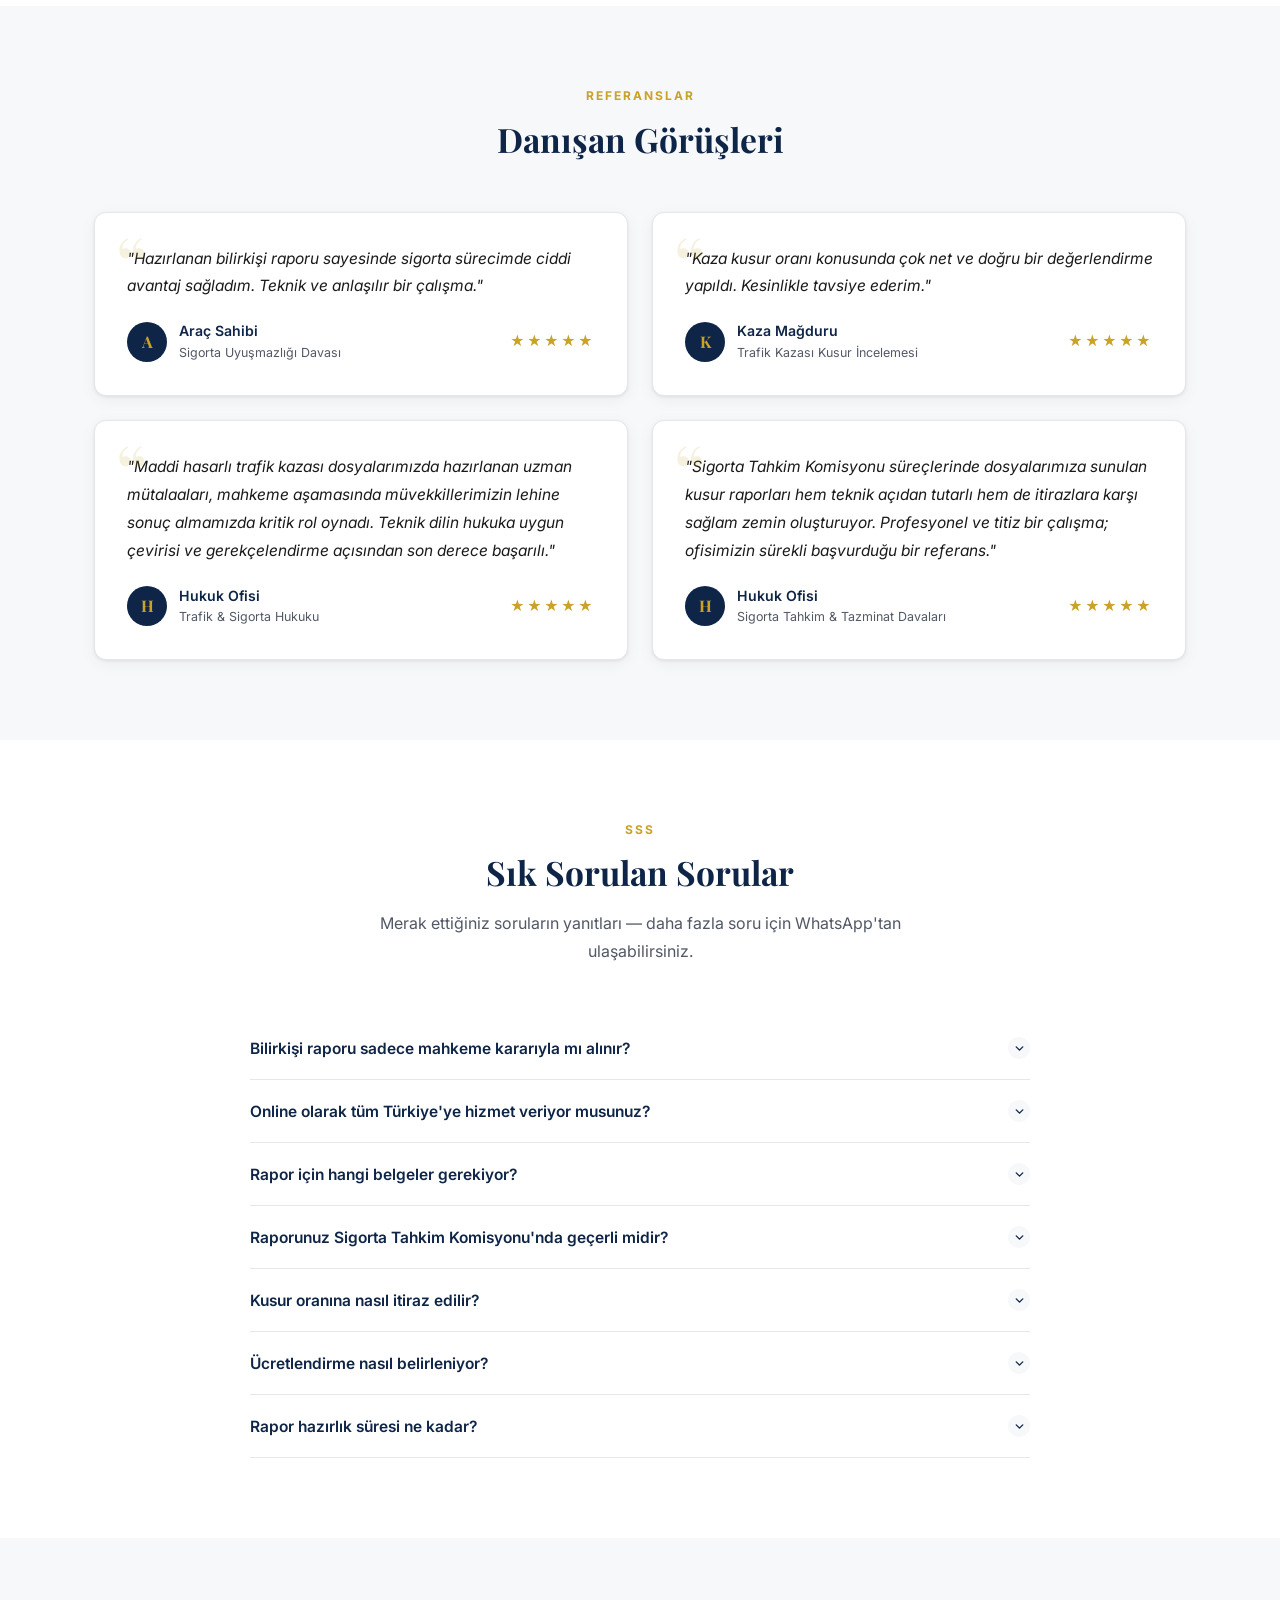
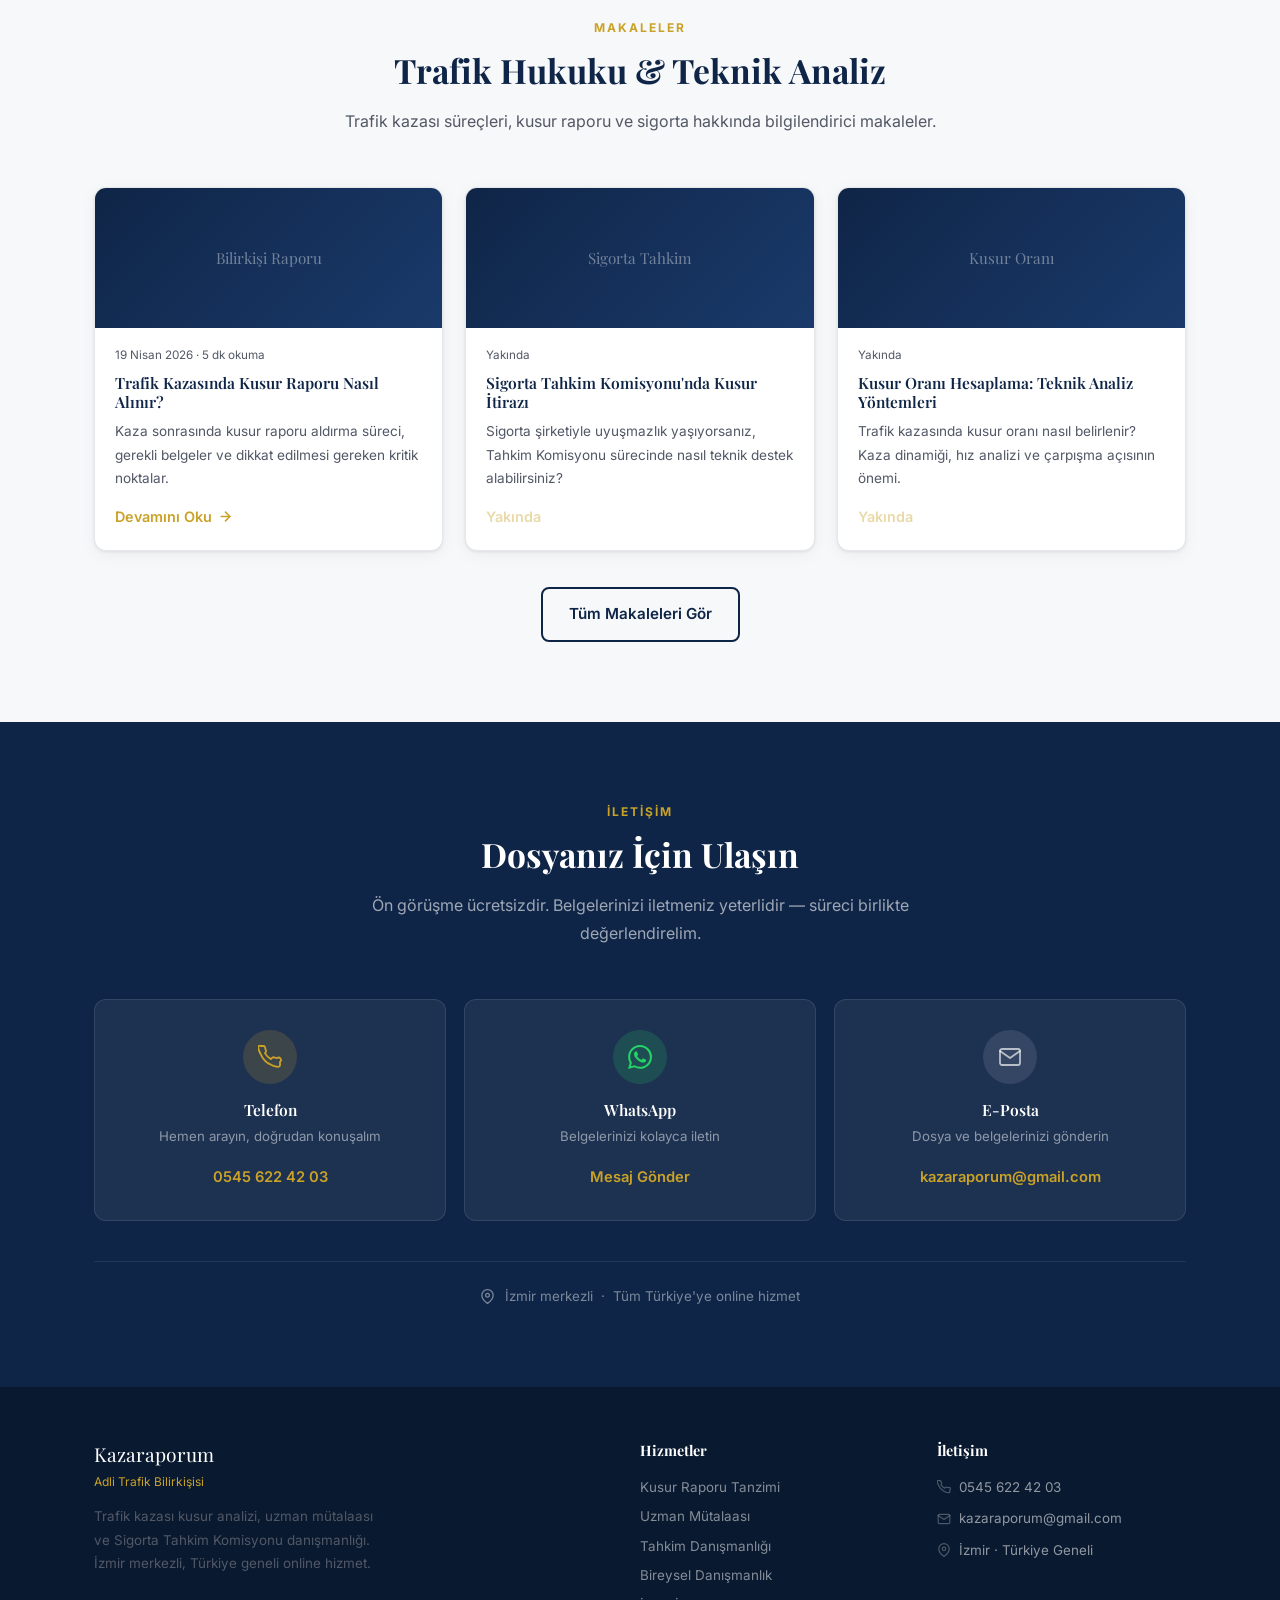
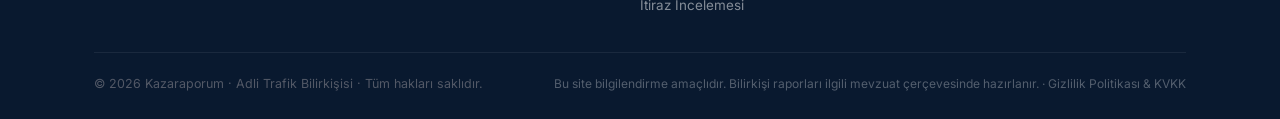
==== commit b7cf9bed: "KVKK gizlilik sayfası ve FAQ schema tamamlandı - gizlilik.html: KVKK m.11 uyumlu aydınlatma metni (v" ====
--- a/index.html
+++ b/index.html
@@ -3,8 +3,8 @@
 <head>
   <meta charset="UTF-8">
   <meta name="viewport" content="width=device-width, initial-scale=1.0">
-  <title>Adli Trafik Bilirkişisi Kazaraporum | Kusur Raporu &amp; Uzman Mütalaası · İzmir / Türkiye</title>
-  <meta name="description" content="15+ yıl saha tecrübesi, 2.500+ bilirkişi raporu. Trafik kazası kusur raporu, uzman mütalaası, Sigorta Tahkim Komisyonu danışmanlığı. İzmir merkezli, Türkiye geneli online hizmet.">
+  <title>Adli Trafik Bilirkişi · Kusur Raporu | Kazaraporum İzmir</title>
+  <meta name="description" content="15+ yıl tecrübe · 2.500+ bilirkişi raporu. Trafik kazası kusur raporu, uzman mütalaası, Sigorta Tahkim danışmanlığı · İzmir, Türkiye geneli.">
   <meta name="keywords" content="adli trafik bilirkişisi, trafik kazası kusur raporu, uzman mütalaası, sigorta tahkim komisyonu, kusur oranı itirazı, İzmir trafik bilirkişisi, trafik kazası danışmanlık, kazaraporum">
   <meta name="author" content="Kazaraporum">
   <meta name="robots" content="index, follow">
@@ -13,8 +13,8 @@
   <!-- Open Graph -->
   <meta property="og:type" content="website">
   <meta property="og:url" content="https://izmirtrafikbilirkisi.github.io/kazaraporum-site/">
-  <meta property="og:title" content="Adli Trafik Bilirkişisi Kazaraporum | Kusur Raporu &amp; Uzman Mütalaası">
-  <meta property="og:description" content="15+ yıl saha tecrübesi, 2.500+ bilirkişi raporu. Trafik kazası kusur raporu, uzman mütalaası, Sigorta Tahkim Komisyonu danışmanlığı.">
+  <meta property="og:title" content="Adli Trafik Bilirkişi · Kusur Raporu | Kazaraporum İzmir">
+  <meta property="og:description" content="15+ yıl tecrübe · 2.500+ bilirkişi raporu. Trafik kazası kusur raporu, uzman mütalaası, Sigorta Tahkim danışmanlığı · İzmir, Türkiye geneli.">
   <meta property="og:image" content="https://izmirtrafikbilirkisi.github.io/kazaraporum-site/assets/og-image.svg">
   <meta property="og:locale" content="tr_TR">
 
@@ -32,6 +32,9 @@
   <link href="https://fonts.googleapis.com/css2?family=Inter:wght@400;500;600;700&family=Playfair+Display:ital,wght@0,700;1,400&display=swap" rel="stylesheet">
 
   <link rel="stylesheet" href="styles.css">
+
+  <!-- LCP optimization: preload hero image -->
+  <link rel="preload" as="image" href="assets/kaza-raporum.png" fetchpriority="high">
 
   <!-- Structured Data -->
   <script type="application/ld+json">
@@ -49,21 +52,30 @@
     },
     {
       "@context": "https://schema.org",
-      "@type": "ProfessionalService",
+      "@type": ["ProfessionalService", "LocalBusiness"],
       "name": "Adli Trafik Bilirkişisi Kazaraporum",
       "url": "https://izmirtrafikbilirkisi.github.io/kazaraporum-site/",
+      "image": "https://izmirtrafikbilirkisi.github.io/kazaraporum-site/assets/og-image.svg",
+      "logo": "https://izmirtrafikbilirkisi.github.io/kazaraporum-site/assets/favicon.svg",
       "telephone": "+905456224203",
       "email": "kazaraporum@gmail.com",
-      "areaServed": "TR",
+      "address": {"@type": "PostalAddress", "addressLocality": "İzmir", "addressCountry": "TR"},
+      "areaServed": {"@type": "Country", "name": "Türkiye"},
+      "priceRange": "₺₺",
+      "sameAs": [],
       "serviceType": ["Trafik Kazası Kusur Raporu", "Uzman Mütalaası", "Sigorta Tahkim Komisyonu Danışmanlığı", "Bireysel Danışmanlık", "Kusur Oranı İtiraz İncelemesi"]
     },
     {
       "@context": "https://schema.org",
       "@type": "FAQPage",
       "mainEntity": [
-        {"@type": "Question","name": "Bilirkişi raporu sadece mahkeme kararıyla mı alınır?","acceptedAnswer": {"@type": "Answer","text": "Hayır. Bireysel talep, avukat yönlendirmesi veya sigorta uyuşmazlığı kapsamında da bilirkişi raporu aldırabilirsiniz. Mahkeme ataması beklemenize gerek yoktur."}},
-        {"@type": "Question","name": "Online olarak tüm Türkiye'ye hizmet veriyor musunuz?","acceptedAnswer": {"@type": "Answer","text": "Evet. İzmir merkezli olmakla birlikte 81 ile online dosya inceleme hizmeti sunulmaktadır. Belgeleri WhatsApp veya e-posta ile iletmeniz yeterlidir."}},
-        {"@type": "Question","name": "Kusur oranına nasıl itiraz edilir?","acceptedAnswer": {"@type": "Answer","text": "Mevcut kusur raporundaki teknik hata veya eksikliklere karşı itiraz raporu hazırlanabilir. Dosyanın tarafımıza iletilmesi yeterlidir."}}
+        {"@type": "Question","name": "Bilirkişi raporu sadece mahkeme kararıyla mı alınır?","acceptedAnswer": {"@type": "Answer","text": "Hayır. Bireysel talep, avukat yönlendirmesi veya sigorta uyuşmazlığı kapsamında da bilirkişi raporu aldırabilirsiniz. Mahkeme ataması beklemenize gerek yoktur; dosyanızı iletmeniz yeterlidir."}},
+        {"@type": "Question","name": "Online olarak tüm Türkiye'ye hizmet veriyor musunuz?","acceptedAnswer": {"@type": "Answer","text": "Evet. İzmir merkezli olmakla birlikte 81 ile online dosya inceleme hizmeti sunulmaktadır. Kaza tespit tutanağı, fotoğraf ve ilgili belgeleri WhatsApp veya e-posta ile iletmeniz yeterlidir."}},
+        {"@type": "Question","name": "Rapor için hangi belgeler gerekiyor?","acceptedAnswer": {"@type": "Answer","text": "Temel belgeler şunlardır: trafik kazası tespit tutanağı, araç hasar fotoğrafları, varsa güvenlik kamera kaydı, sigorta poliçe bilgileri ve taraf beyan tutanakları. Eksik belge durumunda yönlendirme yapılır."}},
+        {"@type": "Question","name": "Raporunuz Sigorta Tahkim Komisyonu'nda geçerli midir?","acceptedAnswer": {"@type": "Answer","text": "Hazırlanan raporlar; mevzuat, Karayolları Trafik Kanunu ve yerleşik yargı içtihatları doğrultusunda gerekçeli ve denetime açık biçimde oluşturulmaktadır. Sigorta Tahkim Komisyonu süreçlerinde teknik dayanak olarak kullanılabilir niteliktedir."}},
+        {"@type": "Question","name": "Kusur oranına nasıl itiraz edilir?","acceptedAnswer": {"@type": "Answer","text": "Mevcut kusur raporundaki teknik hata veya eksikliklere karşı karşı-bilirkişi görüşü ya da itiraz raporu hazırlanabilir. Dosyanın tarafımıza iletilmesi, akabinde teknik inceleme yapılarak gerekçeli itiraz raporu düzenlenmesi yeterlidir."}},
+        {"@type": "Question","name": "Ücretlendirme nasıl belirleniyor?","acceptedAnswer": {"@type": "Answer","text": "Ücret; dosyanın kapsamı, gerekli inceleme derinliği ve rapor türüne göre belirlenmektedir. Ön görüşme ücretsizdir; dosyanızı ilettikten sonra net fiyat bilgisi sunulmaktadır. İletişim için WhatsApp veya telefon ile ulaşabilirsiniz."}},
+        {"@type": "Question","name": "Rapor hazırlık süresi ne kadar?","acceptedAnswer": {"@type": "Answer","text": "Dosyanın kapsamına ve belge eksiksizliğine bağlı olarak değişmekle birlikte standart kusur raporu ortalama 3-7 iş günü içinde teslim edilmektedir. Acil durumlarda öncelikli inceleme imkânı için görüşme yapılabilir."}}
       ]
     }
   ]
@@ -164,7 +176,7 @@
         </div>
       </div>
       <div class="hero-image" aria-hidden="true">
-        <img src="assets/kaza-raporum.png" alt="Kaza Raporum — Trafik Bilirkişisi" width="260" height="260" style="width:100%;height:100%;object-fit:contain;background:transparent">
+        <img src="assets/kaza-raporum.png" alt="Kaza Raporum — Trafik Bilirkişisi" width="260" height="260" fetchpriority="high" decoding="async" style="width:100%;height:100%;object-fit:contain;background:transparent">
       </div>
     </div>
   </div>
@@ -648,7 +660,7 @@
     </div>
     <div class="footer-bottom">
       <p>© 2026 Kazaraporum · Adli Trafik Bilirkişisi · Tüm hakları saklıdır.</p>
-      <p class="legal-note">Bu site bilgilendirme amaçlıdır. Bilirkişi raporları ilgili mevzuat çerçevesinde hazırlanır.</p>
+      <p class="legal-note">Bu site bilgilendirme amaçlıdır. Bilirkişi raporları ilgili mevzuat çerçevesinde hazırlanır. · <a href="gizlilik.html">Gizlilik Politikası &amp; KVKK</a></p>
     </div>
   </div>
 </footer>
--- a/styles.css
+++ b/styles.css
@@ -96,7 +96,7 @@
 .mobile-nav.open { display: flex; }
 .mobile-nav a { padding: 12px 0; font-size: 1rem; font-weight: 500; color: var(--text); border-bottom: 1px solid var(--border); }
 .mobile-nav a:last-child { border-bottom: none; }
-.mobile-nav .btn-call { margin-top: 16px; justify-content: center; }
+.mobile-nav .btn-call { margin-top: 16px; justify-content: center; color: #fff; border-bottom: none; }
 
 /* Skip link */
 .skip-link { position: absolute; top: -40px; left: 0; background: var(--navy); color: #fff; padding: 8px 16px; font-size: 0.875rem; z-index: 9999; transition: top .2s; }
